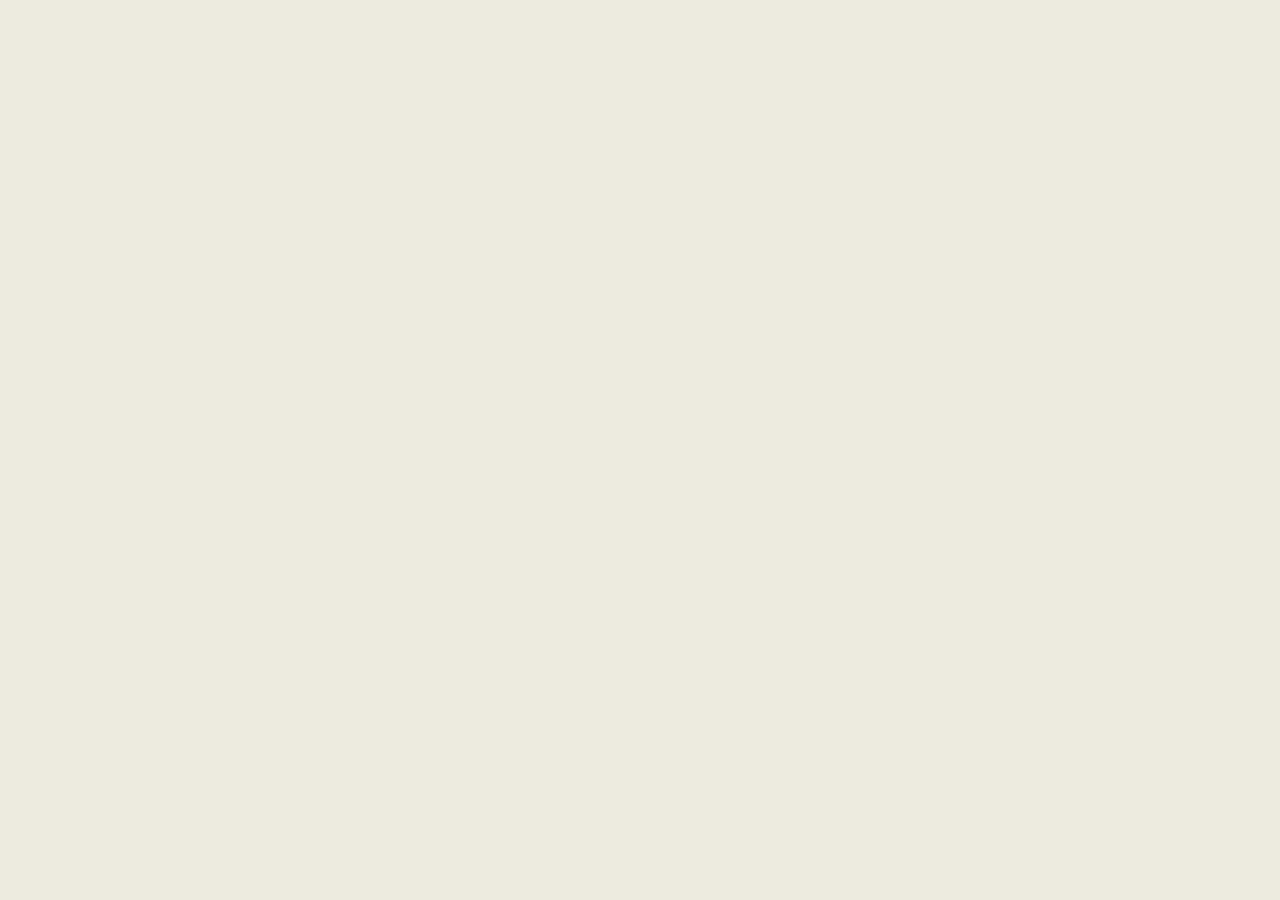
==== index.html @ a00ed6ea "promote diagnostic to homepage, remove phone-frame - Rename Who Owns What - Mobile.html → index.html" ====
<!DOCTYPE html>
<html lang="en">
<head>
<meta charset="UTF-8" />
<meta name="viewport" content="width=device-width, initial-scale=1.0" />
<title>Who owns what. Where it breaks. — Diagnostic</title>
<link rel="preconnect" href="https://fonts.googleapis.com" />
<link rel="preconnect" href="https://fonts.gstatic.com" crossorigin />
<link href="https://fonts.googleapis.com/css2?family=DM+Sans:opsz,wght@9..40,300;9..40,400;9..40,500;9..40,600&family=Playfair+Display:ital,wght@0,500;0,600;0,700;1,500;1,600&display=swap" rel="stylesheet" />
<link rel="stylesheet" href="final.css" />
</head>
<body>
<div id="root"></div>

<script src="https://unpkg.com/react@18.3.1/umd/react.development.js" integrity="sha384-hD6/rw4ppMLGNu3tX5cjIb+uRZ7UkRJ6BPkLpg4hAu/6onKUg4lLsHAs9EBPT82L" crossorigin="anonymous"></script>
<script src="https://unpkg.com/react-dom@18.3.1/umd/react-dom.development.js" integrity="sha384-u6aeetuaXnQ38mYT8rp6sbXaQe3NL9t+IBXmnYxwkUI2Hw4bsp2Wvmx4yRQF1uAm" crossorigin="anonymous"></script>
<script src="https://unpkg.com/@babel/standalone@7.29.0/babel.min.js" integrity="sha384-m08KidiNqLdpJqLq95G/LEi8Qvjl/xUYll3QILypMoQ65QorJ9Lvtp2RXYGBFj1y" crossorigin="anonymous"></script>

<script type="text/babel" src="fcore.jsx"></script>
<script type="text/babel" src="fscreens.jsx"></script>
<script type="text/babel">
const { useState, useEffect, useRef } = React;

const ROLE_SEED = { paid: "book", tracking: "book", web: "site", crm: "prove", seo: "prove", content: "site", reputation: "ring" };

function getSteamsForRole(role) {
  const seams = [];
  for (const [sym, data] of Object.entries(REVEALS)) {
    data.causes.forEach((c, i) => {
      if (c.a.role === role || c.b.role === role) {
        seams.push({ symptom: sym, causeIdx: i });
      }
    });
  }
  return seams;
}

function App() {
  const [screen, setScreen] = useState("landing");
  const [symptom, setSymptom] = useState("book");
  const [cause, setCause] = useState(0);
  const [from, setFrom] = useState("symptom");

  const go = (s) => setScreen(s);

  const cycleRoleSeam = (role) => {
    const seams = getSteamsForRole(role);
    if (!seams.length) {
      setSymptom(ROLE_SEED[role]);
      setCause(0);
      go("reveal");
      return;
    }
    const cur = seams.findIndex(s => s.symptom === symptom && s.causeIdx === cause);
    const next = seams[(cur + 1) % seams.length];
    setSymptom(next.symptom);
    setCause(next.causeIdx);
    go("reveal");
  };

  const enterRoleFromTeam = (role) => {
    const seams = getSteamsForRole(role);
    const first = seams[0] || { symptom: ROLE_SEED[role], causeIdx: 0 };
    setSymptom(first.symptom);
    setCause(first.causeIdx);
    setFrom("team");
    go("reveal");
  };

  const render = () => {
    switch (screen) {
      case "landing":
        return <Landing key="landing" onContinue={() => go("symptom")} />;
      case "symptom":
        return <SymptomScreen key="symptom"
          onReveal={(s) => { setSymptom(s); setCause(0); setFrom("symptom"); go("reveal"); }}
          onTeam={() => go("team")} />;
      case "reveal":
        return <RevealScreen key={`reveal-${symptom}-${cause}`} symptom={symptom} causeIdx={cause}
          onCause={setCause}
          onBack={() => go(from)}
          onExplore={() => go("crosslink")} />;
      case "crosslink":
        return <CrossLink key={`crosslink-${symptom}-${cause}`} symptom={symptom} causeIdx={cause}
          onRole={cycleRoleSeam}
          onSymptom={(s) => { setSymptom(s); setCause(0); go("reveal"); }}
          onBack={() => go("reveal")}
          onClose={() => go("closing")} />;
      case "team":
        return <TeamScreen key="team"
          onSymptomDoor={() => go("symptom")}
          onRole={enterRoleFromTeam} />;
      case "closing":
        return <ClosingScreen key="closing" onBack={() => go("crosslink")} />;
      default: return null;
    }
  };

  return (
    <div className="app-shell">
      <div className="viewport">{render()}</div>
    </div>
  );
}

ReactDOM.createRoot(document.getElementById("root")).render(<App />);
</script>
</body>
</html>
---- final.css ----
/* ============================================================
   Who owns what. Where it breaks. — Mobile diagnostic
   Final prototype styles
   ============================================================ */

:root {
  --cream:   #edebdf;
  --cream-2: #e7e4d6;
  --paper:   #faf8f1;
  --sage:    #929b69;
  --sage-dk: #767e52;
  --sage-tint: #eceedf;
  --yellow:  #f2ec7e;
  --yellow-btn: #f1e96b;
  --black:   #1a1a17;
  --ink-70:  #45443d;
  --ink-50:  #6c6a60;
  --ink-35:  #9b9989;
  --line:    #d8d5c6;
  --line-2:  #cfccba;

  --serif: "Playfair Display", Georgia, serif;
  --sans:  "DM Sans", system-ui, sans-serif;

  --ease: cubic-bezier(.22,.7,.24,1);
  --ease-settle: cubic-bezier(.2,.9,.25,1);
}

* { box-sizing: border-box; margin: 0; padding: 0; }
html, body { height: 100%; }
body {
  font-family: var(--sans);
  background: var(--cream);
  color: var(--black);
  font-weight: 300;
  -webkit-font-smoothing: antialiased;
  overflow: hidden;
}
button { font-family: inherit; cursor: pointer; border: none; background: none; color: inherit; }

/* ---------------- live-page shell ---------------- */
.app-shell {
  position: fixed;
  top: 0; bottom: 0;
  left: 50%;
  transform: translateX(-50%);
  width: 100%;
  max-width: 480px;
  background: var(--cream);
  overflow: hidden;
}

/* status bar */
.statusbar {
  position: relative; z-index: 50;
  display: flex; align-items: center; justify-content: space-between;
  padding: 16px 28px 0;
  font-size: 14px; font-weight: 600; color: var(--black); flex: none;
  letter-spacing: 0.01em;
}
.statusbar .sb { display: flex; align-items: center; gap: 6px; }

/* ---------------- screen router ---------------- */
.viewport { position: absolute; inset: 0; display: flex; flex-direction: column; }
.screen {
  position: absolute; inset: 0; display: flex; flex-direction: column;
  animation: screenIn .55s var(--ease) both;
}
@keyframes screenIn { from { opacity: 0; transform: translateY(10px); } to { opacity: 1; transform: none; } }

.body { flex: 1; min-height: 0; display: flex; flex-direction: column; padding: 0 30px; }
.body.scroll { overflow-y: auto; }

/* topbar (back / dots) */
.topbar { display: flex; align-items: center; justify-content: space-between; padding: 10px 30px 0; flex: none; color: var(--black); }
.iconbtn { width: 34px; height: 34px; display: grid; place-items: center; border-radius: 50%; color: var(--black); transition: background .2s; }
.iconbtn:active { background: rgba(26,26,23,.06); }

.eyebrow { font-size: 11px; letter-spacing: 0.24em; text-transform: uppercase; font-weight: 500; color: var(--sage-dk); }

/* ============================================================
   SCREEN 1 — Landing / gate
   ============================================================ */
.s-land { justify-content: center; padding-bottom: 30px; }
.s-land .inner { display: flex; flex-direction: column; align-items: center; text-align: center; width: 100%; }
.s-land h1, .s-land .sub { width: 100%; }
.logo-mark { width: 74px; height: 74px; margin-bottom: 30px; }
.s-land h1 {
  font-family: var(--serif); font-weight: 700; font-size: 36px; line-height: 1.08;
  letter-spacing: -0.015em;
}
.s-land h1 em { font-style: italic; }
.s-land .sub { margin-top: 16px; font-size: 15px; color: var(--ink-50); line-height: 1.5; max-width: 30ch; }
.fields { width: 100%; margin-top: 38px; display: flex; flex-direction: column; gap: 12px; }
.field {
  display: flex; align-items: center; gap: 12px;
  background: var(--paper); border: 1px solid var(--line);
  border-radius: 12px; padding: 0 16px; height: 54px;
  transition: border-color .25s, box-shadow .25s;
}
.field:focus-within { border-color: var(--sage); box-shadow: 0 0 0 3px rgba(146,155,105,.16); }
.field svg { color: var(--ink-35); flex: none; }
.field input {
  flex: 1; border: none; outline: none; background: transparent;
  font-family: var(--sans); font-size: 15px; font-weight: 400; color: var(--black);
}
.field input::placeholder { color: var(--ink-35); font-weight: 300; }

.btn {
  width: 100%; height: 56px; border-radius: 12px;
  display: flex; align-items: center; justify-content: center; gap: 10px;
  font-family: var(--sans); font-size: 15.5px; font-weight: 500; letter-spacing: 0.01em;
  transition: transform .2s var(--ease), filter .2s, background .2s;
}
.btn:active { transform: scale(.985); }
.btn--sage { background: var(--sage); color: #fff; }
.btn--sage:active { background: var(--sage-dk); }
.btn--yellow { background: var(--yellow-btn); color: var(--black); }
.btn .arrow { transition: transform .3s var(--ease); }
.btn:active .arrow { transform: translateX(3px); }
.btn--ghost { background: transparent; color: var(--black); border: 1px solid var(--line-2); }
.fields .btn { margin-top: 6px; }

/* ============================================================
   SEGMENTED TOGGLE
   ============================================================ */
.seg {
  display: grid; grid-template-columns: 1fr 1fr;
  background: rgba(26,26,23,.055); border-radius: 13px; padding: 4px;
  position: relative; flex: none;
}
.seg__thumb {
  position: absolute; top: 4px; bottom: 4px; left: 4px; width: calc(50% - 4px);
  background: var(--sage); border-radius: 10px;
  box-shadow: 0 3px 10px -3px rgba(118,126,82,.6);
  transition: transform .45s var(--ease-settle);
}
.seg.right .seg__thumb { transform: translateX(100%); }
.seg button {
  position: relative; z-index: 1; padding: 11px 6px; border-radius: 10px;
  font-size: 13.5px; font-weight: 500; color: var(--ink-50);
  transition: color .4s ease; white-space: nowrap;
}
.seg button.on { color: #fff; }

/* ============================================================
   SCREEN 2/3 — Symptom list + selection
   ============================================================ */
.s-symptom .head { margin: 22px 2px 6px; }
.s-symptom .head h2 { font-family: var(--serif); font-weight: 600; font-size: 23px; line-height: 1.1; letter-spacing: -0.01em; margin-top: 9px; }

.symlist { margin-top: 14px; display: flex; flex-direction: column; position: relative; }
.symrow {
  display: flex; align-items: center; gap: 14px;
  padding: 20px 2px; border-top: 1px solid var(--line);
  cursor: pointer; position: relative;
  transition: opacity .55s var(--ease), max-height .55s var(--ease),
              padding .45s var(--ease), transform .55s var(--ease), margin .45s var(--ease);
  max-height: 140px; overflow: hidden;
}
.symrow:last-child { border-bottom: 1px solid var(--line); }
.symrow .txt {
  flex: 1; font-family: var(--serif); font-weight: 500; font-size: 19px;
  line-height: 1.24; letter-spacing: -0.005em; text-wrap: pretty;
  transition: font-size .45s var(--ease);
}
.symrow .chev { color: var(--ink-35); flex: none; transition: opacity .35s; }
.symrow .stagger { opacity: 0; transform: translateY(14px); }

/* staggered entrance */
.s-symptom.in .symrow { animation: rowIn .6s var(--ease) both; }
.s-symptom.in .symrow:nth-child(1) { animation-delay: .05s; }
.s-symptom.in .symrow:nth-child(2) { animation-delay: .13s; }
.s-symptom.in .symrow:nth-child(3) { animation-delay: .21s; }
.s-symptom.in .symrow:nth-child(4) { animation-delay: .29s; }
@keyframes rowIn { from { opacity: 0; transform: translateY(16px); } to { opacity: 1; transform: none; } }

/* committed selection */
.symlist.chosen .symrow:not(.is-sel) {
  opacity: .28; max-height: 64px; padding-top: 13px; padding-bottom: 13px;
  pointer-events: none;
}
.symlist.chosen .symrow:not(.is-sel) .txt { font-size: 15px; }
.symlist.chosen .symrow:not(.is-sel) .chev { opacity: 0; }

.symrow.is-sel {
  order: -1; border: 1px solid var(--line-2) !important;
  background: var(--paper); border-radius: 16px;
  padding: 22px 20px; margin-bottom: 14px;
  box-shadow: 0 2px 4px rgba(26,26,23,.04), 0 22px 44px -24px rgba(26,26,23,.34);
  animation: cardLift .6s var(--ease-settle) both;
  flex-direction: column; align-items: flex-start; gap: 0;
}
@keyframes cardLift { from { transform: translateY(8px) scale(.98); } to { transform: none; } }
.symrow.is-sel .txt { font-size: 25px; font-weight: 600; line-height: 1.16; }
.symrow.is-sel .chev { display: none; }
.symrow.is-sel .selcheck {
  position: absolute; top: 18px; right: 18px;
  width: 26px; height: 26px; border-radius: 50%; background: var(--sage);
  display: grid; place-items: center; color: #fff;
  animation: pop .5s var(--ease-settle) .15s both;
}
@keyframes pop { from { opacity: 0; transform: scale(.4); } to { opacity: 1; transform: scale(1); } }
.symrow .selcheck { display: none; }
.symrow.is-sel .sellabel {
  display: block; font-family: var(--sans); font-size: 10.5px; letter-spacing: 0.2em;
  text-transform: uppercase; color: var(--sage-dk); font-weight: 500; margin-top: 14px;
}
.symrow .sellabel { display: none; }

.sel-cta { margin-top: auto; padding: 16px 0 26px; flex: none; animation: fadeUp .6s var(--ease) .25s both; }
@keyframes fadeUp { from { opacity: 0; transform: translateY(12px); } to { opacity: 1; transform: none; } }

/* ============================================================
   SCREEN 4 — The reveal  (centerpiece)
   ============================================================ */
.s-reveal .body { align-items: center; justify-content: center; text-align: center; padding-bottom: 40px; }
.reveal-kick { position: relative; display: inline-block; padding: 2px 8px; }
.reveal-kick span { position: relative; z-index: 1; font-size: 11px; letter-spacing: 0.26em; text-transform: uppercase; font-weight: 600; color: var(--ink-70); }
.reveal-kick::before {
  content: ""; position: absolute; left: 0; right: 0; top: 12%; bottom: 12%;
  background: var(--yellow); z-index: 0; transform: scaleX(0); transform-origin: left;
  transition: transform .72s cubic-bezier(.6,0,.18,1);
}
.r-named .reveal-kick::before { transform: scaleX(1); }

.diagram { width: 300px; height: 150px; position: relative; margin: 30px 0 4px; }
.diagram svg { position: absolute; inset: 0; width: 100%; height: 100%; overflow: visible; }

.rnode { opacity: 0; transform: scale(.3); transform-box: fill-box; transform-origin: center;
  transition: opacity .55s var(--ease), transform .7s var(--ease-settle); }
.r-on .rnode { opacity: 1; transform: scale(1); }
.rnode.n2 { transition-delay: .08s; }

.rconnL, .rconnR { transform-box: fill-box; transition: transform .6s cubic-bezier(.16,1,.3,1); }
.rconnL { transform: scaleX(0); transform-origin: left center; }
.rconnR { transform: scaleX(0); transform-origin: right center; }
.r-form .rconnL, .r-form .rconnR,
.r-break .rconnL, .r-break .rconnR,
.r-named .rconnL, .r-named .rconnR { transform: scaleX(1); }
.r-break .rconnL, .r-named .rconnL { transform: scaleX(1) translateX(-7px); transition: transform .5s cubic-bezier(.34,1.25,.5,1); }
.r-break .rconnR, .r-named .rconnR { transform: scaleX(1) translateX(7px); transition: transform .5s cubic-bezier(.34,1.25,.5,1); }

.fracture { opacity: 0; transform: scale(.3); transform-box: fill-box; transform-origin: center;
  transition: opacity .35s, transform .5s cubic-bezier(.34,1.5,.5,1); }
.r-break .fracture, .r-named .fracture { opacity: 1; transform: scale(1); }

.rlabel { font-family: var(--sans); font-size: 12.5px; font-weight: 600; letter-spacing: -0.01em; fill: var(--black); }

.reveal-sentence {
  margin-top: 26px; font-family: var(--serif); font-weight: 500; font-size: 21px; line-height: 1.4;
  letter-spacing: -0.01em; color: var(--black); max-width: 19ch; text-wrap: balance;
  opacity: 0; transform: translateY(10px); transition: opacity .6s var(--ease) .1s, transform .6s var(--ease) .1s;
}
.r-named .reveal-sentence { opacity: 1; transform: none; }

.reveal-explore { margin-top: 30px; opacity: 0; transition: opacity .6s ease .35s; flex: none; }
.r-named .reveal-explore { opacity: 1; }
.explore-link { display: inline-flex; align-items: center; gap: 9px; font-size: 13.5px; font-weight: 500; color: var(--sage-dk); }

/* swipe dots for two-cause symptoms */
.causedots { display: flex; align-items: center; gap: 7px; justify-content: center; margin-top: 26px; opacity: 0; transition: opacity .5s ease .4s; }
.r-named .causedots { opacity: 1; }
.causedots .cd { width: 6px; height: 6px; border-radius: 3px; background: rgba(26,26,23,.2); transition: all .3s; }
.causedots .cd.on { width: 18px; background: var(--sage); }
.causedots .cd-txt { font-size: 11px; color: var(--ink-35); margin-left: 8px; }

/* ============================================================
   SCREEN 5 — Cross-link
   ============================================================ */
.s-cross .mini-diagram { display: flex; align-items: center; justify-content: center; gap: 0; margin: 18px 0 8px; flex: none; }
.s-cross .mini-diagram svg { overflow: visible; }
.s-cross .explore-head { text-align: center; margin: 22px 0 16px; }
.xrows { display: flex; flex-direction: column; gap: 12px; }
.xrow-item {
  display: flex; align-items: center; gap: 14px;
  background: var(--paper); border: 1px solid var(--line); border-radius: 14px;
  padding: 16px 18px; cursor: pointer;
  transition: border-color .2s, transform .2s, box-shadow .2s;
  opacity: 0; transform: translateY(12px); animation: fadeUp .55s var(--ease) both;
}
.xrow-item:nth-child(1){animation-delay:.05s}.xrow-item:nth-child(2){animation-delay:.13s}.xrow-item:nth-child(3){animation-delay:.21s}
.xrow-item:active { transform: scale(.99); border-color: var(--line-2); }
.xrow-ic { width: 40px; height: 40px; border-radius: 50%; border: 1.5px solid var(--sage); display: grid; place-items: center; color: var(--sage-dk); flex: none; }
.xrow-ic.warn { border-color: var(--line-2); color: var(--ink-50); }
.xrow-main { flex: 1; }
.xrow-main .xr-name { font-size: 15px; font-weight: 500; letter-spacing: -0.01em; }
.xrow-main .xr-name.serif { font-family: var(--serif); font-style: italic; font-size: 15.5px; }
.xrow-main .xr-sub { font-size: 11.5px; color: var(--ink-35); margin-top: 2px; }
.xrow-item > .chev { color: var(--ink-35); flex: none; }

/* ============================================================
   SCREEN 6 — I have a team (grid)
   ============================================================ */
.s-team .head { margin: 20px 2px 4px; }
.teamgrid { display: grid; grid-template-columns: 1fr 1fr; gap: 12px; margin-top: 18px; padding-bottom: 20px; }
.teamgrid .full { grid-column: 1 / -1; }
.rolecard {
  background: var(--paper); border: 1px solid var(--line); border-radius: 16px;
  padding: 22px 18px; display: flex; flex-direction: column; align-items: center; gap: 12px;
  text-align: center; cursor: pointer;
  transition: border-color .2s, transform .2s, box-shadow .2s;
  opacity: 0; transform: translateY(14px); animation: fadeUp .5s var(--ease) both;
}
.rolecard:active { transform: scale(.98); border-color: var(--sage); box-shadow: 0 14px 30px -18px rgba(26,26,23,.3); }
.rolecard:nth-child(1){animation-delay:.04s}.rolecard:nth-child(2){animation-delay:.09s}
.rolecard:nth-child(3){animation-delay:.14s}.rolecard:nth-child(4){animation-delay:.19s}
.rolecard:nth-child(5){animation-delay:.24s}.rolecard:nth-child(6){animation-delay:.29s}
.rolecard:nth-child(7){animation-delay:.34s}
.rolecard .ic { width: 34px; height: 34px; color: var(--sage-dk); }
.rolecard .nm { font-size: 14.5px; font-weight: 500; letter-spacing: -0.01em; }

/* ============================================================
   SCREEN 7 — Closing
   ============================================================ */
.s-close .body { justify-content: center; align-items: center; text-align: center; }
.close-check { width: 52px; height: 52px; border-radius: 50%; border: 1.5px solid var(--sage); display: grid; place-items: center; color: var(--sage-dk); margin-bottom: 30px; animation: pop .6s var(--ease-settle) both; }
.s-close h1 { font-family: var(--serif); font-weight: 700; font-size: 33px; line-height: 1.12; letter-spacing: -0.015em; width: 100%; }
.s-close .sub { margin-top: 16px; font-size: 14.5px; color: var(--ink-50); line-height: 1.5; max-width: 30ch; width: 100%; }
.s-close .btn { margin-top: 34px; max-width: 280px; }

/* calendar sheet */
.sheet-scrim { position: absolute; inset: 0; background: rgba(26,26,23,.34); opacity: 0; pointer-events: none; transition: opacity .45s var(--ease); z-index: 70; }
.sheet-scrim.show { opacity: 1; pointer-events: auto; }
.sheet {
  position: absolute; left: 0; right: 0; bottom: 0; z-index: 71;
  background: var(--cream); border-radius: 26px 26px 0 0;
  padding: 12px 24px 30px; transform: translateY(102%);
  transition: transform .5s var(--ease-settle);
  box-shadow: 0 -16px 40px -20px rgba(26,26,23,.4);
  max-height: 78%; display: flex; flex-direction: column;
}
.sheet.show { transform: translateY(0); }
.sheet .grip { width: 40px; height: 4px; border-radius: 2px; background: var(--line-2); margin: 0 auto 18px; flex: none; }
.sheet .sheet-head { display: flex; align-items: center; justify-content: space-between; flex: none; }
.sheet .sheet-head h3 { font-family: var(--serif); font-weight: 600; font-size: 22px; white-space: nowrap; }
.cal-top { display: flex; align-items: center; justify-content: space-between; margin: 22px 0 12px; flex: none; }
.cal-top .mo { font-size: 14px; font-weight: 500; }
.cal-top .nav { display: flex; gap: 6px; align-items: center; }
.cal-top .day { font-size: 13px; color: var(--ink-50); }
.calgrid { display: grid; grid-template-columns: repeat(7, 1fr); gap: 4px; flex: none; }
.calgrid .dow { font-size: 10px; color: var(--ink-35); text-align: center; font-weight: 500; letter-spacing: .04em; padding-bottom: 6px; }
.calgrid .d { aspect-ratio: 1; display: grid; place-items: center; font-size: 13px; border-radius: 50%; color: var(--ink-70); cursor: pointer; transition: background .2s; }
.calgrid .d.mut { color: var(--ink-35); opacity: .5; }
.calgrid .d.on { background: var(--sage); color: #fff; font-weight: 500; }
.calgrid .d:active:not(.on) { background: rgba(26,26,23,.06); }
.times { display: flex; gap: 8px; flex-wrap: wrap; margin-top: 18px; flex: none; }
.timechip { border: 1px solid var(--line-2); border-radius: 9px; padding: 9px 16px; font-size: 13px; font-weight: 500; color: var(--ink-70); transition: all .2s; }
.timechip.on { background: var(--sage); color: #fff; border-color: var(--sage); }
.tz { font-size: 11px; color: var(--ink-35); text-align: right; margin-top: 14px; flex: none; }
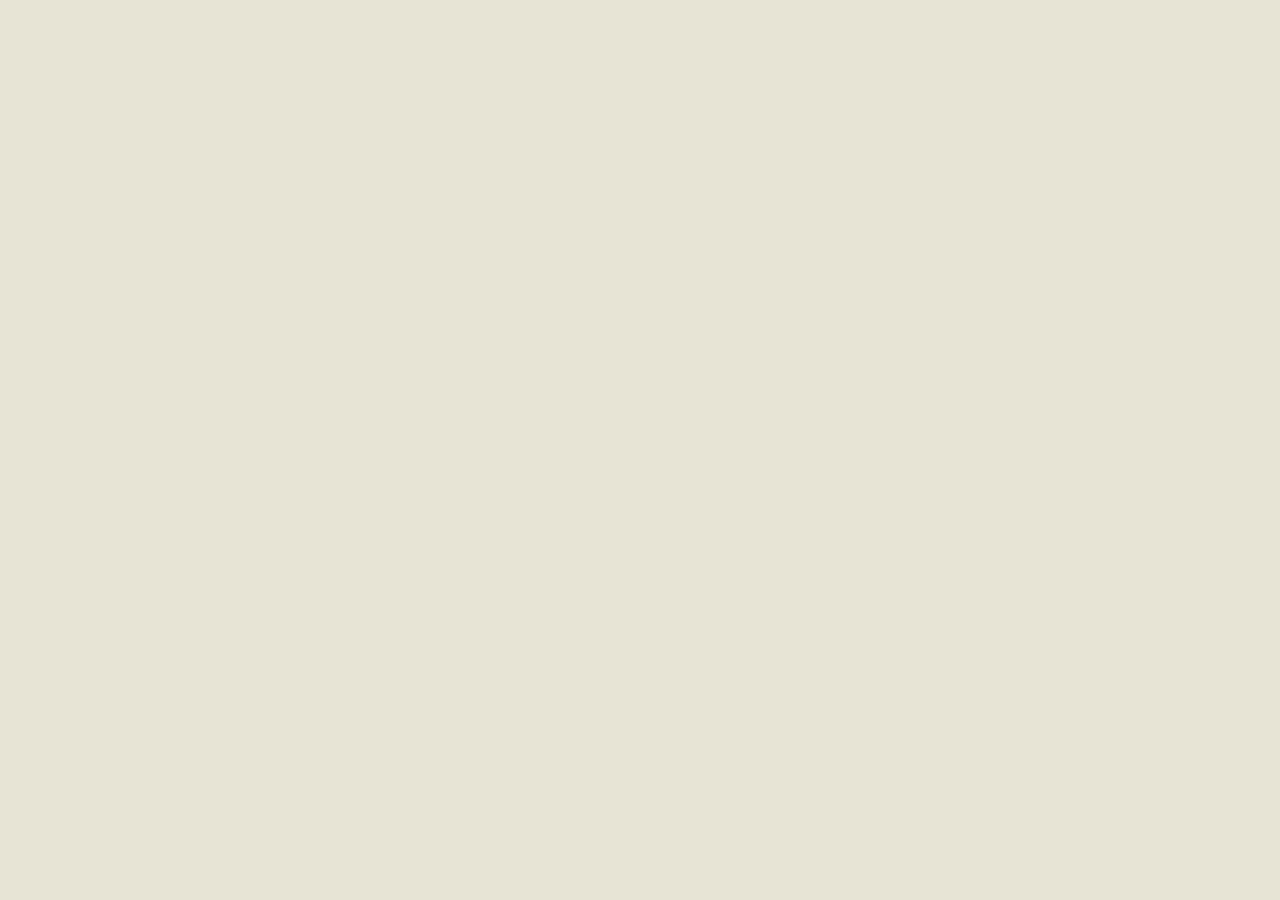
==== commit b7b8174f: "correct seam logic, inline explore, desktop layout, copy fixes Co-Authored-By: Claude Sonnet 4.6 <no" ====
--- a/index.html
+++ b/index.html
@@ -16,82 +16,130 @@
 <script src="https://unpkg.com/react-dom@18.3.1/umd/react-dom.development.js" integrity="sha384-u6aeetuaXnQ38mYT8rp6sbXaQe3NL9t+IBXmnYxwkUI2Hw4bsp2Wvmx4yRQF1uAm" crossorigin="anonymous"></script>
 <script src="https://unpkg.com/@babel/standalone@7.29.0/babel.min.js" integrity="sha384-m08KidiNqLdpJqLq95G/LEi8Qvjl/xUYll3QILypMoQ65QorJ9Lvtp2RXYGBFj1y" crossorigin="anonymous"></script>
 
+<style>
+/* inline explore panel */
+.explore-panel { width: 100%; margin-top: 24px; text-align: left; }
+.ep-row {
+  background: var(--paper); border: 1px solid var(--line); border-radius: 14px;
+  margin-bottom: 10px; overflow: hidden; transition: border-color .2s;
+}
+.ep-row--open { border-color: var(--sage); }
+.ep-row-head { display: flex; align-items: center; gap: 14px; padding: 16px 18px; cursor: pointer; }
+.ep-row-main { flex: 1; display: flex; flex-direction: column; gap: 3px; }
+.ep-row-name { font-size: 15px; font-weight: 500; letter-spacing: -0.01em; color: var(--black); }
+.ep-row-name.serif { font-family: var(--serif); font-style: italic; font-size: 15.5px; }
+.ep-row-scope { font-size: 11.5px; color: var(--ink-35); }
+.ep-row-body { padding: 0 18px 18px; }
+.ep-quote {
+  font-size: 13.5px; color: var(--ink-50); line-height: 1.6;
+  border-left: 2px solid var(--sage); padding-left: 14px; margin-bottom: 12px;
+}
+.ep-rabbit {
+  display: inline-flex; align-items: center; gap: 6px;
+  font-size: 12.5px; font-weight: 500; color: var(--sage-dk);
+}
+.ep-related {
+  display: flex; align-items: flex-start; gap: 14px;
+  background: var(--paper); border: 1px solid var(--line); border-radius: 14px;
+  padding: 16px 18px; cursor: pointer; margin-bottom: 10px;
+  transition: border-color .2s, transform .2s;
+}
+.ep-related:active { transform: scale(.99); border-color: var(--sage); }
+.ep-cta { padding: 14px 0 26px; }
+</style>
 <script type="text/babel" src="fcore.jsx"></script>
 <script type="text/babel" src="fscreens.jsx"></script>
 <script type="text/babel">
 const { useState, useEffect, useRef } = React;
 
-const ROLE_SEED = { paid: "book", tracking: "book", web: "site", crm: "prove", seo: "prove", content: "site", reputation: "ring" };
+// Fallback seed for roles with no seam in REVEALS (seo, reputation)
+const ROLE_SEED = { paid: "ring", tracking: "ring", crm: "book", content: "book", web: "site", seo: "prove", reputation: "ring" };
 
+// Returns symptom keys for every seam that involves a given role.
 function getSteamsForRole(role) {
-  const seams = [];
-  for (const [sym, data] of Object.entries(REVEALS)) {
-    data.causes.forEach((c, i) => {
-      if (c.a.role === role || c.b.role === role) {
-        seams.push({ symptom: sym, causeIdx: i });
-      }
-    });
-  }
-  return seams;
+  return Object.keys(REVEALS).filter(sym => {
+    const s = REVEALS[sym];
+    return s.a.role === role || s.b.role === role;
+  });
 }
+window.getSteamsForRole = getSteamsForRole;
 
 function App() {
   const [screen, setScreen] = useState("landing");
   const [symptom, setSymptom] = useState("book");
-  const [cause, setCause] = useState(0);
-  const [from, setFrom] = useState("symptom");
+  // Where reveal's back button navigates: "symptom" | "team" | "team-result"
+  const [revealBack, setRevealBack] = useState("symptom");
+  // Where closing's back button navigates: "reveal" | "team-result"
+  const [closingBack, setClosingBack] = useState("reveal");
+  // Selected roles from TeamScreen, carried into TeamResultScreen
+  const [selectedRoles, setSelectedRoles] = useState(new Set());
 
   const go = (s) => setScreen(s);
 
-  const cycleRoleSeam = (role) => {
+  // Cycles to the next seam for a role (called from inline panel).
+  // Does not change revealBack — preserves original entry point.
+  const handleRoleFromReveal = (role) => {
     const seams = getSteamsForRole(role);
-    if (!seams.length) {
-      setSymptom(ROLE_SEED[role]);
-      setCause(0);
-      go("reveal");
-      return;
-    }
-    const cur = seams.findIndex(s => s.symptom === symptom && s.causeIdx === cause);
+    if (!seams.length) { setSymptom(ROLE_SEED[role]); go("reveal"); return; }
+    const cur = seams.indexOf(symptom);
     const next = seams[(cur + 1) % seams.length];
-    setSymptom(next.symptom);
-    setCause(next.causeIdx);
-    go("reveal");
+    setSymptom(next); go("reveal");
   };
 
+  // Enters reveal from the team grid (first seam for the role).
   const enterRoleFromTeam = (role) => {
     const seams = getSteamsForRole(role);
-    const first = seams[0] || { symptom: ROLE_SEED[role], causeIdx: 0 };
-    setSymptom(first.symptom);
-    setCause(first.causeIdx);
-    setFrom("team");
-    go("reveal");
+    const first = seams[0] || ROLE_SEED[role];
+    setSymptom(first);
+    setRevealBack("team"); go("reveal");
+  };
+
+  // Enters reveal from a team-result connection gap.
+  const enterSeamFromResult = (sym) => {
+    setSymptom(sym);
+    setRevealBack("team-result"); go("reveal");
+  };
+
+  // Enters reveal from a team-result absence role (first seam, or fallback).
+  const enterAbsenceRole = (role) => {
+    const seams = getSteamsForRole(role);
+    const first = seams[0] || ROLE_SEED[role];
+    setSymptom(first);
+    setRevealBack("team-result"); go("reveal");
   };
 
   const render = () => {
     switch (screen) {
       case "landing":
         return <Landing key="landing" onContinue={() => go("symptom")} />;
+
       case "symptom":
         return <SymptomScreen key="symptom"
-          onReveal={(s) => { setSymptom(s); setCause(0); setFrom("symptom"); go("reveal"); }}
+          onReveal={(s) => { setSymptom(s); setRevealBack("symptom"); go("reveal"); }}
           onTeam={() => go("team")} />;
+
       case "reveal":
-        return <RevealScreen key={`reveal-${symptom}-${cause}`} symptom={symptom} causeIdx={cause}
-          onCause={setCause}
-          onBack={() => go(from)}
-          onExplore={() => go("crosslink")} />;
-      case "crosslink":
-        return <CrossLink key={`crosslink-${symptom}-${cause}`} symptom={symptom} causeIdx={cause}
-          onRole={cycleRoleSeam}
-          onSymptom={(s) => { setSymptom(s); setCause(0); go("reveal"); }}
-          onBack={() => go("reveal")}
-          onClose={() => go("closing")} />;
+        return <RevealScreen key={`reveal-${symptom}`} symptom={symptom}
+          onBack={() => go(revealBack)}
+          onRole={handleRoleFromReveal}
+          onSymptom={(s) => { setSymptom(s); go("reveal"); }}
+          onClose={() => { setClosingBack("reveal"); go("closing"); }} />;
+
       case "team":
         return <TeamScreen key="team"
           onSymptomDoor={() => go("symptom")}
-          onRole={enterRoleFromTeam} />;
+          onProceed={(sel) => { setSelectedRoles(sel); go("team-result"); }} />;
+
+      case "team-result":
+        return <TeamResultScreen key="team-result" selected={selectedRoles}
+          onSeam={enterSeamFromResult}
+          onAbsenceRole={enterAbsenceRole}
+          onBack={() => go("team")}
+          onClose={() => { setClosingBack("team-result"); go("closing"); }} />;
+
       case "closing":
-        return <ClosingScreen key="closing" onBack={() => go("crosslink")} />;
+        return <ClosingScreen key="closing" onBack={() => go(closingBack)} />;
+
       default: return null;
     }
   };
--- a/final.css
+++ b/final.css
@@ -50,16 +50,6 @@
   overflow: hidden;
 }
 
-/* status bar */
-.statusbar {
-  position: relative; z-index: 50;
-  display: flex; align-items: center; justify-content: space-between;
-  padding: 16px 28px 0;
-  font-size: 14px; font-weight: 600; color: var(--black); flex: none;
-  letter-spacing: 0.01em;
-}
-.statusbar .sb { display: flex; align-items: center; gap: 6px; }
-
 /* ---------------- screen router ---------------- */
 .viewport { position: absolute; inset: 0; display: flex; flex-direction: column; }
 .screen {
@@ -72,7 +62,7 @@
 .body.scroll { overflow-y: auto; }
 
 /* topbar (back / dots) */
-.topbar { display: flex; align-items: center; justify-content: space-between; padding: 10px 30px 0; flex: none; color: var(--black); }
+.topbar { display: flex; align-items: center; justify-content: space-between; padding: 14px 30px 0; padding-top: max(14px, env(safe-area-inset-top)); flex: none; color: var(--black); }
 .iconbtn { width: 34px; height: 34px; display: grid; place-items: center; border-radius: 50%; color: var(--black); transition: background .2s; }
 .iconbtn:active { background: rgba(26,26,23,.06); }
 
@@ -85,6 +75,8 @@
 .s-land .inner { display: flex; flex-direction: column; align-items: center; text-align: center; width: 100%; }
 .s-land h1, .s-land .sub { width: 100%; }
 .logo-mark { width: 74px; height: 74px; margin-bottom: 30px; }
+.logo-img { width: 110px; height: auto; margin-bottom: 30px; }
+.logo-fallback { font-family: var(--serif); font-weight: 700; font-size: 24px; color: var(--black); margin-bottom: 30px; display: block; }
 .s-land h1 {
   font-family: var(--serif); font-weight: 700; font-size: 36px; line-height: 1.08;
   letter-spacing: -0.015em;
@@ -273,7 +265,7 @@
 .s-cross .explore-head { text-align: center; margin: 22px 0 16px; }
 .xrows { display: flex; flex-direction: column; gap: 12px; }
 .xrow-item {
-  display: flex; align-items: center; gap: 14px;
+  display: flex; align-items: flex-start; gap: 14px;
   background: var(--paper); border: 1px solid var(--line); border-radius: 14px;
   padding: 16px 18px; cursor: pointer;
   transition: border-color .2s, transform .2s, box-shadow .2s;
@@ -283,10 +275,10 @@
 .xrow-item:active { transform: scale(.99); border-color: var(--line-2); }
 .xrow-ic { width: 40px; height: 40px; border-radius: 50%; border: 1.5px solid var(--sage); display: grid; place-items: center; color: var(--sage-dk); flex: none; }
 .xrow-ic.warn { border-color: var(--line-2); color: var(--ink-50); }
-.xrow-main { flex: 1; }
+.xrow-main { flex: 1; display: flex; flex-direction: column; gap: 3px; }
 .xrow-main .xr-name { font-size: 15px; font-weight: 500; letter-spacing: -0.01em; }
 .xrow-main .xr-name.serif { font-family: var(--serif); font-style: italic; font-size: 15.5px; }
-.xrow-main .xr-sub { font-size: 11.5px; color: var(--ink-35); margin-top: 2px; }
+.xrow-main .xr-sub { font-size: 11.5px; color: var(--ink-35); margin-top: 0; }
 .xrow-item > .chev { color: var(--ink-35); flex: none; }
 
 /* ============================================================
@@ -298,9 +290,17 @@
 .rolecard {
   background: var(--paper); border: 1px solid var(--line); border-radius: 16px;
   padding: 22px 18px; display: flex; flex-direction: column; align-items: center; gap: 12px;
-  text-align: center; cursor: pointer;
-  transition: border-color .2s, transform .2s, box-shadow .2s;
+  text-align: center; cursor: pointer; position: relative;
+  transition: border-color .2s, transform .2s, box-shadow .2s, background .2s;
   opacity: 0; transform: translateY(14px); animation: fadeUp .5s var(--ease) both;
+}
+.rolecard.sel { background: var(--sage-tint); border-color: var(--sage); }
+.rolecard.sel .ic, .rolecard.sel .nm { color: var(--sage-dk); }
+.rc-check {
+  position: absolute; top: 10px; right: 10px;
+  width: 22px; height: 22px; border-radius: 50%; background: var(--sage);
+  display: grid; place-items: center; color: #fff;
+  animation: pop .35s var(--ease-settle) both;
 }
 .rolecard:active { transform: scale(.98); border-color: var(--sage); box-shadow: 0 14px 30px -18px rgba(26,26,23,.3); }
 .rolecard:nth-child(1){animation-delay:.04s}.rolecard:nth-child(2){animation-delay:.09s}
@@ -348,3 +348,37 @@
 .timechip { border: 1px solid var(--line-2); border-radius: 9px; padding: 9px 16px; font-size: 13px; font-weight: 500; color: var(--ink-70); transition: all .2s; }
 .timechip.on { background: var(--sage); color: #fff; border-color: var(--sage); }
 .tz { font-size: 11px; color: var(--ink-35); text-align: right; margin-top: 14px; flex: none; }
+
+/* ============================================================
+   SCREEN 6b — Team result
+   ============================================================ */
+.tr-section { padding-top: 20px; }
+.tr-section--gap { margin-top: 28px; }
+.tr-section-sub { font-size: 13px; color: var(--ink-50); margin-top: 5px; line-height: 1.5; }
+.absence-list { display: flex; flex-direction: column; gap: 12px; margin-top: 14px; padding-bottom: 4px; }
+.absence-card {
+  background: var(--paper); border: 1px solid var(--line); border-left: 3px solid var(--sage-dk);
+  border-radius: 14px; padding: 16px 18px; cursor: pointer;
+  transition: border-color .2s, transform .2s;
+  animation: fadeUp .55s var(--ease) both;
+}
+.absence-card:nth-child(1) { animation-delay: .05s; }
+.absence-card:nth-child(2) { animation-delay: .13s; }
+.absence-card:nth-child(3) { animation-delay: .21s; }
+.absence-card:active { transform: scale(.99); border-color: var(--sage); }
+.absence-head { display: flex; align-items: flex-start; gap: 14px; }
+.absence-head-txt { flex: 1; min-width: 0; }
+.ab-headline { display: block; font-size: 14px; font-weight: 600; letter-spacing: -0.01em; color: var(--black); }
+.ab-lead { display: block; margin-top: 3px; font-family: var(--serif); font-style: italic; font-size: 14px; color: var(--ink-70); line-height: 1.3; }
+.ab-body { margin-top: 12px; font-size: 13px; color: var(--ink-50); line-height: 1.65; }
+
+/* ============================================================
+   DESKTOP — centered panel
+   ============================================================ */
+@media (min-width: 768px) {
+  body { background: var(--cream-2); }
+  .app-shell {
+    max-width: 520px;
+    box-shadow: 0 0 0 1px var(--line), 0 8px 40px -8px rgba(26,26,23,.18);
+  }
+}
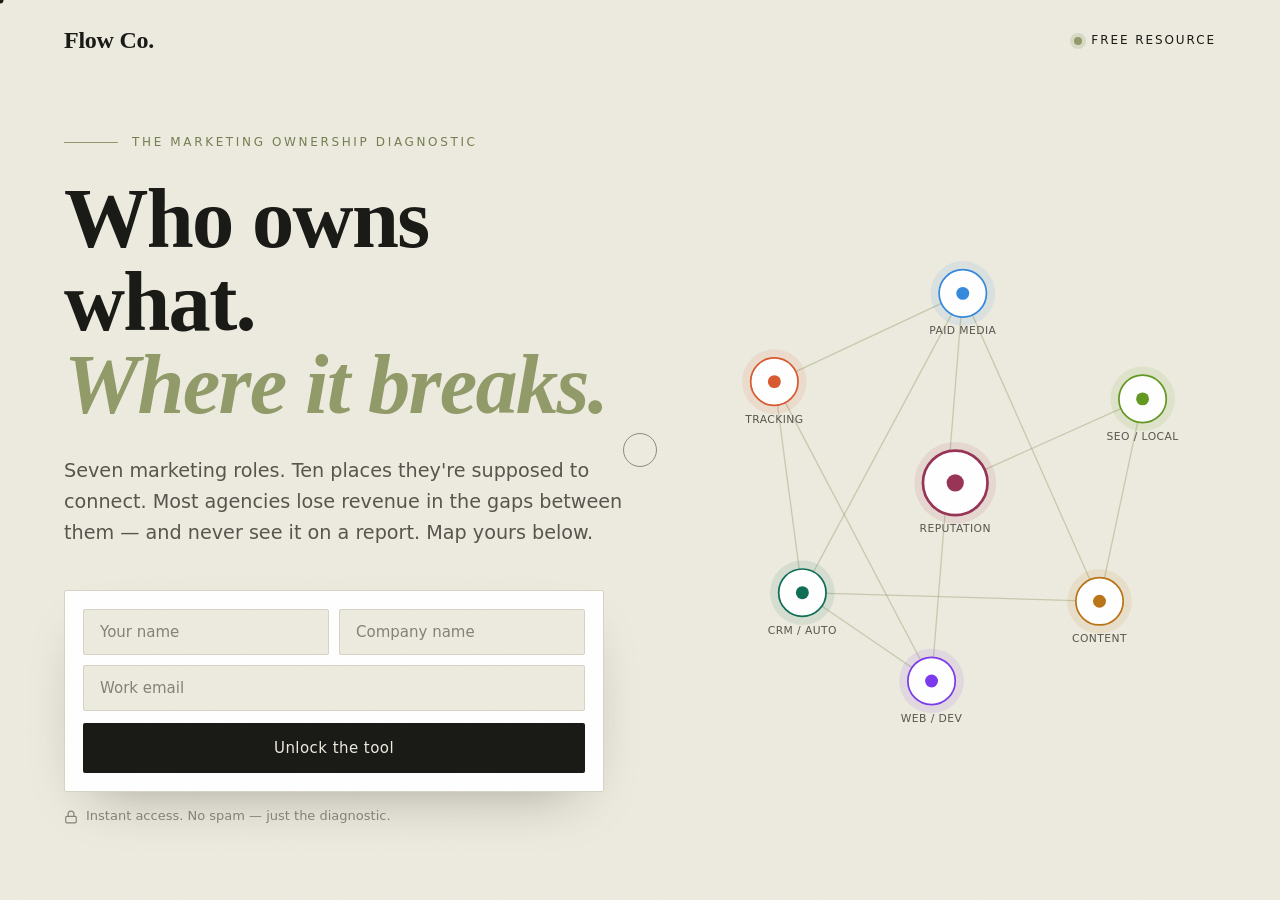
==== commit 4b1696a7: "fix desktop layout + wire Monday sync" ====
--- a/index.html
+++ b/index.html
@@ -3,155 +3,217 @@
 <head>
 <meta charset="UTF-8" />
 <meta name="viewport" content="width=device-width, initial-scale=1.0" />
-<title>Who owns what. Where it breaks. — Diagnostic</title>
+<title>Who owns what. Where it breaks. — Flow Co.</title>
 <link rel="preconnect" href="https://fonts.googleapis.com" />
 <link rel="preconnect" href="https://fonts.gstatic.com" crossorigin />
-<link href="https://fonts.googleapis.com/css2?family=DM+Sans:opsz,wght@9..40,300;9..40,400;9..40,500;9..40,600&family=Playfair+Display:ital,wght@0,500;0,600;0,700;1,500;1,600&display=swap" rel="stylesheet" />
-<link rel="stylesheet" href="final.css" />
+<link href="https://fonts.googleapis.com/css2?family=DM+Sans:opsz,wght@9..40,300;9..40,400;9..40,500;9..40,600&family=Playfair+Display:ital,wght@0,500;0,700;0,800;1,800&display=swap" rel="stylesheet" />
+<link rel="stylesheet" href="styles.css" />
+<style>
+  /* ── 3-field gate ── */
+  .gate__form {
+    flex-direction: column;
+    gap: 10px;
+    padding: 18px;
+    background: #fff;
+    border: 1px solid var(--line);
+    border-radius: 2px;
+    box-shadow: 0 24px 60px -30px rgba(26,26,23,0.4);
+  }
+  .gate__fields { display: flex; flex-direction: column; gap: 10px; }
+  .gate__input-row {
+    display: grid;
+    grid-template-columns: 1fr 1fr;
+    gap: 10px;
+  }
+  .gate__form input {
+    width: 100%;
+    border: 1px solid var(--line);
+    border-radius: 2px;
+    outline: none;
+    background: var(--cream);
+    font-family: var(--sans);
+    font-size: 15px;
+    font-weight: 300;
+    color: var(--black);
+    padding: 13px 16px;
+    transition: border-color .2s ease;
+  }
+  .gate__form input:focus { border-color: var(--sage); background: #fff; }
+  .gate__form input::placeholder { color: var(--ink-40); }
+  .gate__form .btn { width: 100%; padding: 16px; font-size: 15px; margin-top: 2px; border-radius: 2px; letter-spacing: 0.03em; }
+
+  /* ── Calendly section ── */
+  .calendly-section {
+    background: var(--cream);
+    padding-block: clamp(80px, 10vw, 140px);
+  }
+  .calendly-section .wrap { max-width: 900px; }
+  .calendly-head { text-align: center; margin-bottom: 52px; }
+  .calendly-head .eyebrow { display: block; margin-bottom: 18px; }
+  .calendly-head h2 {
+    font-family: var(--serif);
+    font-weight: 800;
+    font-size: clamp(34px, 4.8vw, 68px);
+    line-height: 1.0;
+    letter-spacing: -0.02em;
+  }
+  .calendly-head h2 em { color: var(--sage); font-style: italic; }
+  .calendly-head p {
+    margin-top: 20px;
+    font-size: clamp(16px, 1.4vw, 19px);
+    color: var(--ink-60);
+    max-width: 52ch;
+    margin-inline: auto;
+    line-height: 1.6;
+  }
+  .calendly-embed {
+    border: 1px solid var(--line);
+    border-radius: 4px;
+    overflow: hidden;
+    box-shadow: 0 32px 80px -40px rgba(26,26,23,0.25);
+  }
+
+  @media (max-width: 620px) {
+    .gate__input-row { grid-template-columns: 1fr; }
+  }
+</style>
 </head>
 <body>
-<div id="root"></div>
-
-<script src="https://unpkg.com/react@18.3.1/umd/react.development.js" integrity="sha384-hD6/rw4ppMLGNu3tX5cjIb+uRZ7UkRJ6BPkLpg4hAu/6onKUg4lLsHAs9EBPT82L" crossorigin="anonymous"></script>
-<script src="https://unpkg.com/react-dom@18.3.1/umd/react-dom.development.js" integrity="sha384-u6aeetuaXnQ38mYT8rp6sbXaQe3NL9t+IBXmnYxwkUI2Hw4bsp2Wvmx4yRQF1uAm" crossorigin="anonymous"></script>
-<script src="https://unpkg.com/@babel/standalone@7.29.0/babel.min.js" integrity="sha384-m08KidiNqLdpJqLq95G/LEi8Qvjl/xUYll3QILypMoQ65QorJ9Lvtp2RXYGBFj1y" crossorigin="anonymous"></script>
-
-<style>
-/* inline explore panel */
-.explore-panel { width: 100%; margin-top: 24px; text-align: left; }
-.ep-row {
-  background: var(--paper); border: 1px solid var(--line); border-radius: 14px;
-  margin-bottom: 10px; overflow: hidden; transition: border-color .2s;
-}
-.ep-row--open { border-color: var(--sage); }
-.ep-row-head { display: flex; align-items: center; gap: 14px; padding: 16px 18px; cursor: pointer; }
-.ep-row-main { flex: 1; display: flex; flex-direction: column; gap: 3px; }
-.ep-row-name { font-size: 15px; font-weight: 500; letter-spacing: -0.01em; color: var(--black); }
-.ep-row-name.serif { font-family: var(--serif); font-style: italic; font-size: 15.5px; }
-.ep-row-scope { font-size: 11.5px; color: var(--ink-35); }
-.ep-row-body { padding: 0 18px 18px; }
-.ep-quote {
-  font-size: 13.5px; color: var(--ink-50); line-height: 1.6;
-  border-left: 2px solid var(--sage); padding-left: 14px; margin-bottom: 12px;
-}
-.ep-rabbit {
-  display: inline-flex; align-items: center; gap: 6px;
-  font-size: 12.5px; font-weight: 500; color: var(--sage-dk);
-}
-.ep-related {
-  display: flex; align-items: flex-start; gap: 14px;
-  background: var(--paper); border: 1px solid var(--line); border-radius: 14px;
-  padding: 16px 18px; cursor: pointer; margin-bottom: 10px;
-  transition: border-color .2s, transform .2s;
-}
-.ep-related:active { transform: scale(.99); border-color: var(--sage); }
-.ep-cta { padding: 14px 0 26px; }
-</style>
-<script type="text/babel" src="fcore.jsx"></script>
-<script type="text/babel" src="fscreens.jsx"></script>
-<script type="text/babel">
-const { useState, useEffect, useRef } = React;
-
-// Fallback seed for roles with no seam in REVEALS (seo, reputation)
-const ROLE_SEED = { paid: "ring", tracking: "ring", crm: "book", content: "book", web: "site", seo: "prove", reputation: "ring" };
-
-// Returns symptom keys for every seam that involves a given role.
-function getSteamsForRole(role) {
-  return Object.keys(REVEALS).filter(sym => {
-    const s = REVEALS[sym];
-    return s.a.role === role || s.b.role === role;
-  });
-}
-window.getSteamsForRole = getSteamsForRole;
-
-function App() {
-  const [screen, setScreen] = useState("landing");
-  const [symptom, setSymptom] = useState("book");
-  // Where reveal's back button navigates: "symptom" | "team" | "team-result"
-  const [revealBack, setRevealBack] = useState("symptom");
-  // Where closing's back button navigates: "reveal" | "team-result"
-  const [closingBack, setClosingBack] = useState("reveal");
-  // Selected roles from TeamScreen, carried into TeamResultScreen
-  const [selectedRoles, setSelectedRoles] = useState(new Set());
-
-  const go = (s) => setScreen(s);
-
-  // Cycles to the next seam for a role (called from inline panel).
-  // Does not change revealBack — preserves original entry point.
-  const handleRoleFromReveal = (role) => {
-    const seams = getSteamsForRole(role);
-    if (!seams.length) { setSymptom(ROLE_SEED[role]); go("reveal"); return; }
-    const cur = seams.indexOf(symptom);
-    const next = seams[(cur + 1) % seams.length];
-    setSymptom(next); go("reveal");
-  };
-
-  // Enters reveal from the team grid (first seam for the role).
-  const enterRoleFromTeam = (role) => {
-    const seams = getSteamsForRole(role);
-    const first = seams[0] || ROLE_SEED[role];
-    setSymptom(first);
-    setRevealBack("team"); go("reveal");
-  };
-
-  // Enters reveal from a team-result connection gap.
-  const enterSeamFromResult = (sym) => {
-    setSymptom(sym);
-    setRevealBack("team-result"); go("reveal");
-  };
-
-  // Enters reveal from a team-result absence role (first seam, or fallback).
-  const enterAbsenceRole = (role) => {
-    const seams = getSteamsForRole(role);
-    const first = seams[0] || ROLE_SEED[role];
-    setSymptom(first);
-    setRevealBack("team-result"); go("reveal");
-  };
-
-  const render = () => {
-    switch (screen) {
-      case "landing":
-        return <Landing key="landing" onContinue={() => go("symptom")} />;
-
-      case "symptom":
-        return <SymptomScreen key="symptom"
-          onReveal={(s) => { setSymptom(s); setRevealBack("symptom"); go("reveal"); }}
-          onTeam={() => go("team")} />;
-
-      case "reveal":
-        return <RevealScreen key={`reveal-${symptom}`} symptom={symptom}
-          onBack={() => go(revealBack)}
-          onRole={handleRoleFromReveal}
-          onSymptom={(s) => { setSymptom(s); go("reveal"); }}
-          onClose={() => { setClosingBack("reveal"); go("closing"); }} />;
-
-      case "team":
-        return <TeamScreen key="team"
-          onSymptomDoor={() => go("symptom")}
-          onProceed={(sel) => { setSelectedRoles(sel); go("team-result"); }} />;
-
-      case "team-result":
-        return <TeamResultScreen key="team-result" selected={selectedRoles}
-          onSeam={enterSeamFromResult}
-          onAbsenceRole={enterAbsenceRole}
-          onBack={() => go("team")}
-          onClose={() => { setClosingBack("team-result"); go("closing"); }} />;
-
-      case "closing":
-        return <ClosingScreen key="closing" onBack={() => go(closingBack)} />;
-
-      default: return null;
-    }
-  };
-
-  return (
-    <div className="app-shell">
-      <div className="viewport">{render()}</div>
-    </div>
-  );
-}
-
-ReactDOM.createRoot(document.getElementById("root")).render(<App />);
-</script>
+
+<div class="noise"></div>
+<div class="cursor-dot"></div>
+<div class="cursor-ring"></div>
+
+<!-- ============ NAV ============ -->
+<nav class="nav" id="nav">
+  <a href="https://flowco.ai" class="nav__brand">
+    <img class="nav__logo" src="https://flowco.ai/wp-content/uploads/2025/05/Flow-Co.-Logo-2.png" alt="Flow Co."
+         onerror="this.style.display='none';this.insertAdjacentHTML('afterend','<span class=&quot;nav__logo-text&quot;>Flow Co.</span>')" />
+  </a>
+  <span class="nav__tag">Free Resource</span>
+</nav>
+
+<!-- ============ HERO ============ -->
+<header class="hero">
+  <div class="wrap hero__grid">
+    <div class="hero__copy">
+      <div class="hero__eyebrow reveal">
+        <span class="rule"></span>
+        <span class="eyebrow">The Marketing Ownership Diagnostic</span>
+      </div>
+      <h1 class="reveal d1">Who owns what.<br /><span class="break">Where it breaks.</span></h1>
+      <p class="hero__sub reveal d2">Seven marketing roles. Ten places they're supposed to connect. Most agencies lose revenue in the gaps between them — and never see it on a report. Map yours below.</p>
+
+      <div class="gate reveal d3" id="gate">
+        <form class="gate__form" id="gateForm" novalidate>
+          <div class="gate__fields">
+            <div class="gate__input-row">
+              <input type="text" id="gateName" placeholder="Your name" aria-label="Your name" autocomplete="given-name" required />
+              <input type="text" id="gateCompany" placeholder="Company name" aria-label="Company name" autocomplete="organization" required />
+            </div>
+            <input type="email" id="gateInput" placeholder="Work email" aria-label="Work email" autocomplete="email" required />
+          </div>
+          <button type="submit" class="btn" id="gateSubmit">Unlock the tool</button>
+        </form>
+        <p class="gate__note" id="gateNote">
+          <svg width="14" height="14" viewBox="0 0 24 24" fill="none" stroke="currentColor" stroke-width="2"><rect x="3" y="11" width="18" height="11" rx="2"/><path d="M7 11V7a5 5 0 0 1 10 0v4"/></svg>
+          <span>Instant access. No spam — just the diagnostic.</span>
+        </p>
+        <div class="gate__success" id="gateSuccess">
+          <svg width="20" height="20" viewBox="0 0 24 24" fill="none" stroke="currentColor" stroke-width="2.2"><path d="M20 6 9 17l-5-5"/></svg>
+          <span>Unlocked. Your map is below.</span>
+        </div>
+      </div>
+    </div>
+
+    <div class="hero__viz reveal d2">
+      <svg id="heroViz" viewBox="0 0 480 480" aria-hidden="true"></svg>
+    </div>
+  </div>
+</header>
+
+<!-- ============ GATED CONTENT ============ -->
+<div class="gated" id="gated">
+
+  <!-- STATS -->
+  <section class="stats" id="stats">
+    <div class="wrap stats__grid">
+      <div class="stat reveal">
+        <div class="stat__num"><span data-count="7">0</span></div>
+        <div class="stat__label">roles mapped across the funnel</div>
+      </div>
+      <div class="stat reveal d1">
+        <div class="stat__num"><span data-count="10">0</span></div>
+        <div class="stat__label">critical overlap points between teams</div>
+      </div>
+      <div class="stat reveal d2">
+        <div class="stat__num">1</div>
+        <div class="stat__label">gap is all it takes to kill attribution</div>
+      </div>
+    </div>
+  </section>
+
+  <!-- OVERLAP MAP -->
+  <section class="map">
+    <div class="wrap">
+      <div class="map__head reveal">
+        <span class="eyebrow">The Overlap Map</span>
+        <h2>The work doesn't fail inside a role.<br />It fails in the <span class="hl">space between two</span>.</h2>
+        <p class="map__sub">Each role below owns its lane. But ten responsibilities live in the seams — shared ground that belongs to two teams at once. When nobody owns the seam, revenue leaks. Click a role to isolate every overlap that touches it.</p>
+      </div>
+
+      <div class="roles reveal d1" id="roles"></div>
+      <p class="roles__hint reveal d1">
+        <svg width="15" height="15" viewBox="0 0 24 24" fill="none" stroke="currentColor" stroke-width="2"><path d="m9 18 6-6-6-6"/></svg>
+        Tap any role to filter the map
+      </p>
+
+      <div class="filterbar reveal d2">
+        <span class="filter-tag" id="filterTag">
+          <span class="filter-tag__swatch"></span>
+          Filtering: <b class="filter-tag__name"></b>
+          <button class="filter-tag__clear" aria-label="Clear filter">&times;</button>
+        </span>
+        <span class="filter-count" id="filterCount" style="display:none"></span>
+      </div>
+
+      <div class="table reveal d2">
+        <div class="table__headrow">
+          <span>Roles</span>
+          <span>Must share ownership of</span>
+          <span>The gap when it's missing</span>
+        </div>
+        <div id="table"></div>
+      </div>
+    </div>
+  </section>
+
+  <!-- CALENDLY -->
+  <section class="calendly-section">
+    <div class="wrap">
+      <div class="calendly-head reveal">
+        <span class="eyebrow">Next step</span>
+        <h2>Your team has the roles.<br /><em>We close the gaps.</em></h2>
+        <p>The revenue isn't lost to missing talent — it's lost in the handoffs no one owns. Book a call and we'll walk through exactly where yours are leaking.</p>
+      </div>
+      <div class="calendly-embed reveal d1">
+        <div class="calendly-inline-widget" data-url="https://calendly.com/flowcompany/growth-map" style="min-width:320px;height:700px;"></div>
+        <script type="text/javascript" src="https://assets.calendly.com/assets/external/widget.js" async></script>
+      </div>
+    </div>
+  </section>
+
+  <!-- FOOTER -->
+  <footer class="footer">
+    <div class="wrap footer__inner">
+      <img class="footer__logo" src="https://flowco.ai/wp-content/uploads/2025/05/Flow-Co.-Logo-2.png" alt="Flow Co."
+           onerror="this.style.display='none';this.insertAdjacentHTML('afterend','<span class=&quot;footer__logo-text&quot;>Flow Co.</span>')" />
+      <span class="footer__copy">&copy; 2026 Flow Co. — Marketing, integrated. All rights reserved.</span>
+    </div>
+  </footer>
+
+</div>
+
+<script src="script.js"></script>
 </body>
 </html>
--- a/styles.css
+++ b/styles.css
@@ -0,0 +1,455 @@
+/* ============================================================
+   Flow Co. — "Who owns what. Where it breaks."
+   Lead magnet / diagnostic tool
+   ============================================================ */
+
+:root {
+  --cream:   #edebdf;
+  --cream-2: #e4e1d2;
+  --sage:    #929b69;
+  --sage-dk: #767e52;
+  --yellow:  #f2ed84;
+  --black:   #1a1a17;
+  --ink-60:  #57564e;
+  --ink-40:  #84827a;
+  --line:    #d7d4c5;
+  --danger:  #9e2b1e;
+  --danger-bg: #f3e3df;
+
+  /* role colors */
+  --r-paid:   #378ADD;
+  --r-seo:    #639922;
+  --r-content:#BA7517;
+  --r-web:    #7c3aed;
+  --r-crm:    #0F6E56;
+  --r-track:  #D85A30;
+  --r-rep:    #993556;
+
+  --serif: "Playfair Display", Georgia, serif;
+  --sans:  "DM Sans", system-ui, sans-serif;
+
+  --pad: clamp(20px, 5vw, 96px);
+  --maxw: 1280px;
+}
+
+* { box-sizing: border-box; margin: 0; padding: 0; }
+
+html { scroll-behavior: smooth; }
+
+body {
+  font-family: var(--sans);
+  background: var(--cream);
+  color: var(--black);
+  font-weight: 300;
+  line-height: 1.55;
+  -webkit-font-smoothing: antialiased;
+  overflow-x: hidden;
+  cursor: none;
+}
+
+/* hide custom cursor affordance on touch */
+@media (hover: none) { body { cursor: auto; } .cursor-dot, .cursor-ring { display: none; } }
+
+img { max-width: 100%; display: block; }
+a { color: inherit; text-decoration: none; }
+button { font-family: inherit; cursor: none; }
+
+/* ---------- Noise overlay ---------- */
+.noise {
+  position: fixed;
+  inset: 0;
+  z-index: 9000;
+  pointer-events: none;
+  opacity: 0.035;
+  background-image: url("data:image/svg+xml,%3Csvg xmlns='http://www.w3.org/2000/svg' width='160' height='160'%3E%3Cfilter id='n'%3E%3CfeTurbulence type='fractalNoise' baseFrequency='0.85' numOctaves='3' stitchTiles='stitch'/%3E%3C/filter%3E%3Crect width='100%25' height='100%25' filter='url(%23n)'/%3E%3C/svg%3E");
+  mix-blend-mode: multiply;
+}
+
+/* ---------- Custom cursor ---------- */
+.cursor-dot, .cursor-ring {
+  position: fixed;
+  top: 0; left: 0;
+  border-radius: 50%;
+  pointer-events: none;
+  z-index: 10000;
+  transform: translate(-50%, -50%);
+}
+.cursor-dot {
+  width: 7px; height: 7px;
+  background: var(--black);
+}
+.cursor-ring {
+  width: 34px; height: 34px;
+  border: 1.5px solid rgba(26,26,23,0.45);
+  transition: width .25s ease, height .25s ease, border-color .25s ease, background .25s ease;
+}
+.cursor-ring.hot {
+  width: 54px; height: 54px;
+  border-color: var(--sage);
+  background: rgba(146,155,105,0.12);
+}
+
+/* ---------- Layout helpers ---------- */
+.wrap { max-width: var(--maxw); margin-inline: auto; padding-inline: var(--pad); }
+.eyebrow {
+  font-size: 12px;
+  letter-spacing: 0.22em;
+  text-transform: uppercase;
+  font-weight: 500;
+  color: var(--sage-dk);
+}
+
+/* ---------- Reveal animation ---------- */
+.reveal { opacity: 0; transform: translateY(28px); transition: opacity .9s cubic-bezier(.2,.7,.2,1), transform .9s cubic-bezier(.2,.7,.2,1); }
+.reveal.in { opacity: 1; transform: none; }
+.reveal.d1 { transition-delay: .08s; }
+.reveal.d2 { transition-delay: .16s; }
+.reveal.d3 { transition-delay: .24s; }
+.reveal.d4 { transition-delay: .32s; }
+.reveal.d5 { transition-delay: .40s; }
+
+/* ============================================================
+   NAV
+   ============================================================ */
+.nav {
+  position: fixed;
+  top: 0; left: 0; right: 0;
+  z-index: 800;
+  display: flex;
+  align-items: center;
+  justify-content: space-between;
+  padding: 22px var(--pad);
+  transition: background .4s ease, backdrop-filter .4s ease, padding .4s ease, border-color .4s ease;
+  border-bottom: 1px solid transparent;
+}
+.nav.scrolled {
+  background: rgba(237,235,223,0.72);
+  backdrop-filter: blur(14px) saturate(1.2);
+  -webkit-backdrop-filter: blur(14px) saturate(1.2);
+  border-bottom-color: var(--line);
+  padding-top: 16px; padding-bottom: 16px;
+}
+.nav__logo { height: 30px; }
+.nav__logo-text { font-family: var(--serif); font-weight: 800; font-size: 24px; letter-spacing: -0.01em; }
+.nav__tag {
+  display: inline-flex; align-items: center; gap: 9px;
+  font-size: 12px; letter-spacing: 0.16em; text-transform: uppercase;
+  font-weight: 500; color: var(--black);
+}
+.nav__tag::before {
+  content: ""; width: 8px; height: 8px; border-radius: 50%;
+  background: var(--sage);
+  box-shadow: 0 0 0 4px rgba(146,155,105,0.22);
+}
+
+/* ============================================================
+   HERO
+   ============================================================ */
+.hero {
+  position: relative;
+  min-height: 100svh;
+  display: flex;
+  align-items: center;
+  padding-top: 120px;
+  padding-bottom: 60px;
+  overflow: hidden;
+}
+.hero__grid {
+  display: grid;
+  grid-template-columns: 1.05fr 0.95fr;
+  gap: clamp(24px, 5vw, 80px);
+  align-items: center;
+  width: 100%;
+}
+.hero__eyebrow { margin-bottom: 26px; display: flex; align-items: center; gap: 14px; }
+.hero__eyebrow .rule { height: 1px; width: 54px; background: var(--sage); }
+
+.hero h1 {
+  font-family: var(--serif);
+  font-weight: 800;
+  font-size: clamp(46px, 6.6vw, 104px);
+  line-height: 0.98;
+  letter-spacing: -0.02em;
+}
+.hero h1 .break {
+  font-style: italic;
+  font-weight: 800;
+  color: var(--sage);
+  display: inline-block;
+}
+.hero__sub {
+  margin-top: 30px;
+  font-size: clamp(17px, 1.5vw, 20px);
+  color: var(--ink-60);
+  max-width: 46ch;
+  line-height: 1.6;
+}
+
+/* email capture */
+.gate { margin-top: 42px; max-width: 540px; }
+.gate__form {
+  display: flex;
+  gap: 10px;
+  background: #fff;
+  border: 1px solid var(--line);
+  border-radius: 2px;
+  padding: 8px;
+  box-shadow: 0 24px 60px -30px rgba(26,26,23,0.4);
+}
+.gate__form input {
+  flex: 1;
+  border: none;
+  outline: none;
+  background: transparent;
+  font-family: var(--sans);
+  font-size: 16px;
+  font-weight: 300;
+  color: var(--black);
+  padding: 12px 14px;
+  cursor: none;
+}
+.gate__form input::placeholder { color: var(--ink-40); }
+.btn {
+  border: none;
+  background: var(--black);
+  color: var(--cream);
+  font-family: var(--sans);
+  font-weight: 500;
+  font-size: 15px;
+  letter-spacing: 0.01em;
+  padding: 0 26px;
+  border-radius: 2px;
+  white-space: nowrap;
+  transition: background .3s ease, transform .3s ease, color .3s ease;
+}
+.btn:hover { background: var(--sage); }
+.btn:active { transform: translateY(1px); }
+.btn--lg { padding: 18px 38px; font-size: 16px; }
+.btn--sage { background: var(--sage); }
+.btn--sage:hover { background: var(--sage-dk); }
+
+.gate__note {
+  margin-top: 14px;
+  font-size: 13px;
+  color: var(--ink-40);
+  display: flex; align-items: center; gap: 8px;
+}
+.gate__note svg { flex: none; }
+.gate__error { color: var(--danger); }
+
+.gate.unlocked .gate__form,
+.gate.unlocked .gate__note { animation: gateOut .5s forwards; }
+@keyframes gateOut {
+  to { opacity: 0; transform: translateY(-10px); pointer-events: none; }
+}
+.gate__success {
+  display: none;
+  align-items: center;
+  gap: 12px;
+  font-size: 16px;
+  color: var(--sage-dk);
+  font-weight: 500;
+}
+.gate__success.show { display: flex; animation: fadeUp .6s .3s both; }
+@keyframes fadeUp { from { opacity: 0; transform: translateY(12px); } to { opacity: 1; transform: none; } }
+
+/* hero node network */
+.hero__viz { position: relative; width: 100%; aspect-ratio: 1 / 1; max-width: 560px; margin-inline: auto; }
+.hero__viz svg { width: 100%; height: 100%; overflow: visible; }
+.node-line { stroke: var(--sage); stroke-width: 1.2; opacity: 0; animation: lineIn 1.2s ease forwards; }
+@keyframes lineIn { to { opacity: 0.4; } }
+.node { transform-box: fill-box; transform-origin: center; opacity: 0; animation: nodePop .7s cubic-bezier(.2,.8,.2,1) forwards; }
+@keyframes nodePop { from { opacity: 0; transform: scale(0); } to { opacity: 1; transform: scale(1); } }
+.node-core { animation: float 6s ease-in-out infinite; }
+@keyframes float { 0%,100% { transform: translateY(0); } 50% { transform: translateY(-7px); } }
+.node-label { font-family: var(--sans); font-size: 10px; font-weight: 500; letter-spacing: 0.04em; fill: var(--ink-60); text-transform: uppercase; }
+
+/* ============================================================
+   STATS STRIP
+   ============================================================ */
+.gated { max-height: 0; opacity: 0; overflow: hidden; transition: max-height 1.1s cubic-bezier(.2,.7,.2,1), opacity .8s ease; }
+.gated.open { max-height: 8000px; opacity: 1; }
+
+.stats {
+  background: var(--black);
+  color: var(--cream);
+  padding-block: clamp(56px, 8vw, 110px);
+}
+.stats__grid {
+  display: grid;
+  grid-template-columns: repeat(3, 1fr);
+  gap: clamp(24px, 4vw, 60px);
+}
+.stat { text-align: left; position: relative; padding-left: 26px; }
+.stat::before { content: ""; position: absolute; left: 0; top: 6px; bottom: 6px; width: 2px; background: var(--sage); }
+.stat__num { font-family: var(--serif); font-weight: 800; font-size: clamp(56px, 7vw, 104px); line-height: 0.9; letter-spacing: -0.02em; }
+.stat:nth-child(2) .stat__num { color: var(--yellow); }
+.stat:nth-child(2)::before { background: var(--yellow); }
+.stat__label { margin-top: 16px; font-size: 16px; color: rgba(237,235,223,0.7); max-width: 22ch; }
+
+/* ============================================================
+   OVERLAP MAP
+   ============================================================ */
+.map { padding-block: clamp(64px, 9vw, 130px); }
+.map__head { max-width: 760px; margin-bottom: 48px; }
+.map__head h2 { font-family: var(--serif); font-weight: 800; font-size: clamp(34px, 4.4vw, 60px); line-height: 1.02; letter-spacing: -0.02em; margin-top: 18px; }
+
+/* highlighter sweep */
+.hl { position: relative; display: inline; white-space: nowrap; }
+.hl::before {
+  content: ""; position: absolute; left: -4px; right: -4px; top: 12%; bottom: 6%;
+  background: var(--yellow); z-index: -1; transform: scaleX(0); transform-origin: left;
+  transition: transform .8s cubic-bezier(.6,0,.2,1);
+}
+.hl.in::before { transform: scaleX(1); }
+
+.map__sub { margin-top: 20px; font-size: 17px; color: var(--ink-60); max-width: 60ch; }
+
+/* role cards */
+.roles {
+  display: grid;
+  grid-template-columns: repeat(7, 1fr);
+  gap: 12px;
+  margin-bottom: 14px;
+}
+.role {
+  --rc: var(--sage);
+  position: relative;
+  background: #fff;
+  border: 1px solid var(--line);
+  border-radius: 3px;
+  padding: 18px 16px 16px;
+  text-align: left;
+  overflow: hidden;
+  transition: transform .3s ease, box-shadow .3s ease, border-color .3s ease;
+}
+.role::before {
+  content: ""; position: absolute; top: 0; left: 0; right: 0; height: 3px;
+  background: var(--rc); transform: scaleX(0); transform-origin: left;
+  transition: transform .35s cubic-bezier(.2,.7,.2,1);
+}
+.role:hover { transform: translateY(-4px); box-shadow: 0 20px 40px -24px rgba(26,26,23,0.45); }
+.role:hover::before, .role.active::before { transform: scaleX(1); }
+.role.active { border-color: var(--rc); box-shadow: 0 20px 40px -24px rgba(26,26,23,0.4); }
+.role__dot { width: 11px; height: 11px; border-radius: 50%; background: var(--rc); margin-bottom: 14px; }
+.role__name { font-weight: 500; font-size: 15px; line-height: 1.2; letter-spacing: -0.01em; }
+.role__scope { margin-top: 7px; font-size: 11.5px; color: var(--ink-40); line-height: 1.4; }
+.role.dim { opacity: 0.4; }
+
+.roles__hint { font-size: 13px; color: var(--ink-40); margin-bottom: 30px; display: flex; align-items: center; gap: 10px; }
+
+/* filter tag */
+.filterbar { min-height: 0; margin-bottom: 22px; display: flex; align-items: center; gap: 12px; }
+.filter-tag {
+  display: none;
+  align-items: center; gap: 10px;
+  background: var(--black); color: var(--cream);
+  border-radius: 100px; padding: 8px 8px 8px 18px;
+  font-size: 14px; font-weight: 400;
+}
+.filter-tag.show { display: inline-flex; animation: fadeUp .4s both; }
+.filter-tag b { font-weight: 600; }
+.filter-tag__swatch { width: 9px; height: 9px; border-radius: 50%; }
+.filter-tag__clear {
+  width: 24px; height: 24px; border-radius: 50%; border: none;
+  background: rgba(237,235,223,0.18); color: var(--cream);
+  display: grid; place-items: center; font-size: 14px; line-height: 1;
+  transition: background .25s ease;
+}
+.filter-tag__clear:hover { background: rgba(237,235,223,0.35); }
+.filter-count { font-size: 13px; color: var(--ink-40); }
+
+/* overlap table */
+.table { border-top: 1px solid var(--black); }
+.table__headrow {
+  display: grid;
+  grid-template-columns: 0.9fr 1.5fr 1.9fr;
+  gap: 28px;
+  padding: 16px 0;
+  border-bottom: 1px solid var(--black);
+}
+.table__headrow span { font-size: 12px; letter-spacing: 0.18em; text-transform: uppercase; font-weight: 500; color: var(--ink-60); }
+
+.row {
+  display: grid;
+  grid-template-columns: 0.9fr 1.5fr 1.9fr;
+  gap: 28px;
+  padding: 26px 0;
+  border-bottom: 1px solid var(--line);
+  transition: opacity .45s ease, filter .45s ease;
+  opacity: 0; transform: translateY(20px);
+}
+.row.in { opacity: 1; transform: none; transition: opacity .6s ease, transform .6s ease; }
+.row.faded { opacity: 0.15 !important; filter: grayscale(0.4); }
+.row.match { /* highlighted state handled by faded on others */ }
+
+.row__roles { display: flex; flex-direction: column; gap: 10px; }
+.chip {
+  display: inline-flex; align-items: center; gap: 9px;
+  font-size: 14px; font-weight: 500; letter-spacing: -0.01em;
+}
+.chip__dot { width: 10px; height: 10px; border-radius: 50%; flex: none; }
+.row__plus { font-size: 13px; color: var(--ink-40); padding-left: 1px; }
+
+.row__share { font-size: 16px; color: var(--black); line-height: 1.5; font-weight: 300; }
+.row__gap {
+  font-size: 15px;
+  color: var(--danger);
+  line-height: 1.55;
+  font-weight: 400;
+  border-left: 2px solid var(--danger);
+  padding-left: 18px;
+  background: linear-gradient(90deg, rgba(158,43,30,0.05), transparent 60%);
+}
+
+/* ============================================================
+   BOTTOM CTA
+   ============================================================ */
+.cta {
+  background: var(--black);
+  color: var(--cream);
+  padding-block: clamp(80px, 12vw, 170px);
+  text-align: center;
+  position: relative;
+  overflow: hidden;
+}
+.cta__inner { max-width: 880px; margin-inline: auto; position: relative; z-index: 2; }
+.cta h2 { font-family: var(--serif); font-weight: 800; font-size: clamp(38px, 5.4vw, 82px); line-height: 1.0; letter-spacing: -0.02em; }
+.cta h2 em { color: var(--sage); font-style: italic; }
+.cta__body { margin-top: 28px; font-size: clamp(17px, 1.5vw, 20px); color: rgba(237,235,223,0.72); max-width: 56ch; margin-inline: auto; line-height: 1.6; }
+.cta__btn { margin-top: 44px; display: inline-flex; align-items: center; gap: 12px; }
+.cta__btn .arrow { transition: transform .3s ease; }
+.cta__btn:hover .arrow { transform: translateX(5px); }
+.cta__glow { position: absolute; width: 700px; height: 700px; border-radius: 50%; background: radial-gradient(circle, rgba(146,155,105,0.22), transparent 65%); top: -40%; left: 50%; transform: translateX(-50%); filter: blur(20px); z-index: 1; }
+
+/* ============================================================
+   FOOTER
+   ============================================================ */
+.footer {
+  background: var(--black);
+  color: rgba(237,235,223,0.6);
+  border-top: 1px solid rgba(237,235,223,0.12);
+  padding-block: 40px;
+}
+.footer__inner { display: flex; align-items: center; justify-content: space-between; gap: 20px; flex-wrap: wrap; }
+.footer__logo { height: 26px; opacity: 0.9; }
+.footer__logo-text { font-family: var(--serif); font-weight: 800; font-size: 20px; color: var(--cream); }
+.footer__copy { font-size: 13px; }
+
+/* ============================================================
+   RESPONSIVE
+   ============================================================ */
+@media (max-width: 980px) {
+  .hero__grid { grid-template-columns: 1fr; }
+  .hero__viz { display: none; }
+  .roles { grid-template-columns: repeat(4, 1fr); }
+  .row, .table__headrow { grid-template-columns: 1fr; gap: 14px; }
+  .table__headrow span:nth-child(2), .table__headrow span:nth-child(3) { display: none; }
+  .row__share { font-weight: 400; }
+  .stats__grid { grid-template-columns: 1fr; gap: 36px; }
+}
+@media (max-width: 620px) {
+  .roles { grid-template-columns: repeat(2, 1fr); }
+  .gate__form { flex-direction: column; }
+  .btn { padding: 14px; }
+}
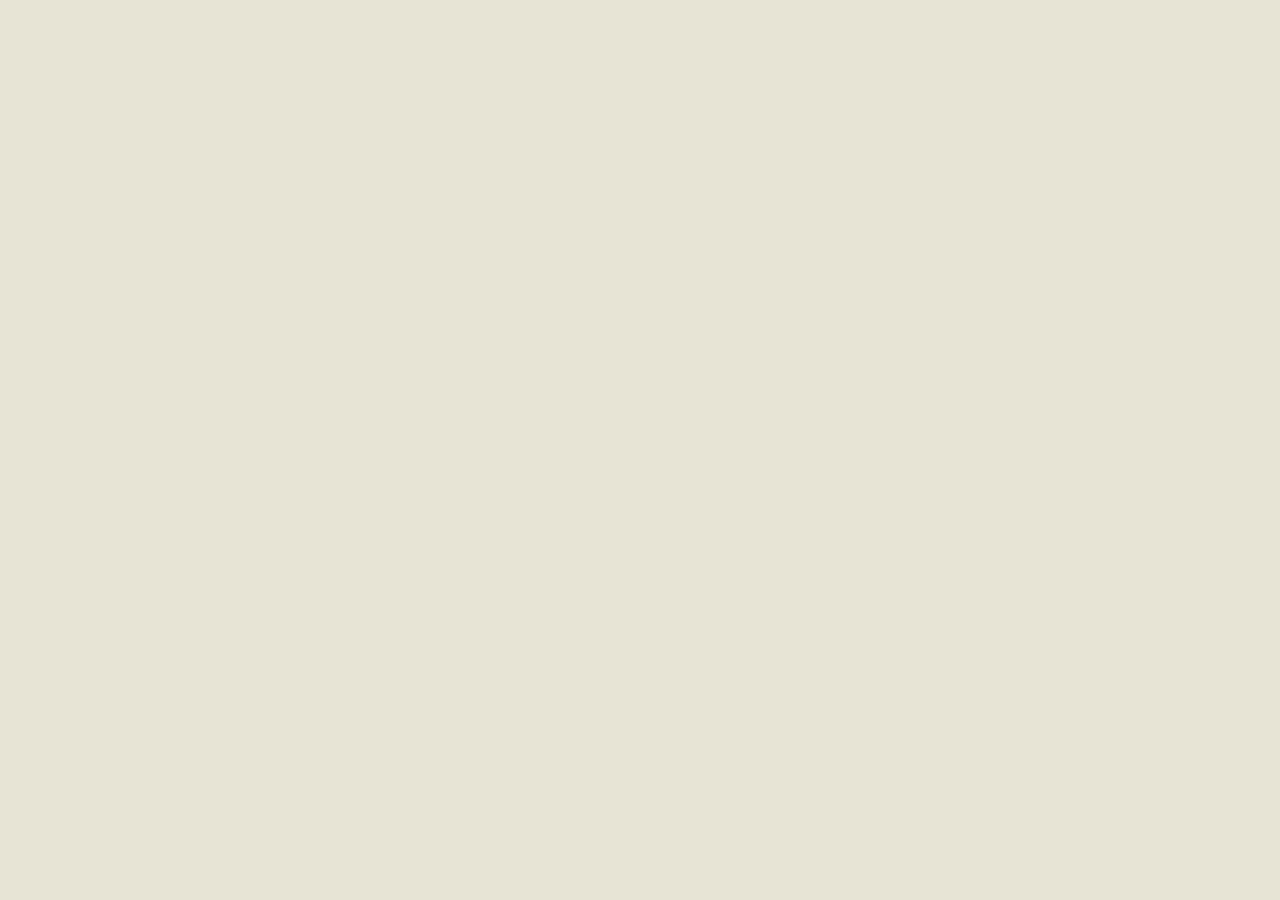
==== commit 428f89d8: "Revert "fix desktop layout + wire Monday sync" This reverts commit 4b1696a7fe76bbf87ee4216e68c0182e8" ====
--- a/index.html
+++ b/index.html
@@ -3,217 +3,155 @@
 <head>
 <meta charset="UTF-8" />
 <meta name="viewport" content="width=device-width, initial-scale=1.0" />
-<title>Who owns what. Where it breaks. — Flow Co.</title>
+<title>Who owns what. Where it breaks. — Diagnostic</title>
 <link rel="preconnect" href="https://fonts.googleapis.com" />
 <link rel="preconnect" href="https://fonts.gstatic.com" crossorigin />
-<link href="https://fonts.googleapis.com/css2?family=DM+Sans:opsz,wght@9..40,300;9..40,400;9..40,500;9..40,600&family=Playfair+Display:ital,wght@0,500;0,700;0,800;1,800&display=swap" rel="stylesheet" />
-<link rel="stylesheet" href="styles.css" />
-<style>
-  /* ── 3-field gate ── */
-  .gate__form {
-    flex-direction: column;
-    gap: 10px;
-    padding: 18px;
-    background: #fff;
-    border: 1px solid var(--line);
-    border-radius: 2px;
-    box-shadow: 0 24px 60px -30px rgba(26,26,23,0.4);
-  }
-  .gate__fields { display: flex; flex-direction: column; gap: 10px; }
-  .gate__input-row {
-    display: grid;
-    grid-template-columns: 1fr 1fr;
-    gap: 10px;
-  }
-  .gate__form input {
-    width: 100%;
-    border: 1px solid var(--line);
-    border-radius: 2px;
-    outline: none;
-    background: var(--cream);
-    font-family: var(--sans);
-    font-size: 15px;
-    font-weight: 300;
-    color: var(--black);
-    padding: 13px 16px;
-    transition: border-color .2s ease;
-  }
-  .gate__form input:focus { border-color: var(--sage); background: #fff; }
-  .gate__form input::placeholder { color: var(--ink-40); }
-  .gate__form .btn { width: 100%; padding: 16px; font-size: 15px; margin-top: 2px; border-radius: 2px; letter-spacing: 0.03em; }
-
-  /* ── Calendly section ── */
-  .calendly-section {
-    background: var(--cream);
-    padding-block: clamp(80px, 10vw, 140px);
-  }
-  .calendly-section .wrap { max-width: 900px; }
-  .calendly-head { text-align: center; margin-bottom: 52px; }
-  .calendly-head .eyebrow { display: block; margin-bottom: 18px; }
-  .calendly-head h2 {
-    font-family: var(--serif);
-    font-weight: 800;
-    font-size: clamp(34px, 4.8vw, 68px);
-    line-height: 1.0;
-    letter-spacing: -0.02em;
-  }
-  .calendly-head h2 em { color: var(--sage); font-style: italic; }
-  .calendly-head p {
-    margin-top: 20px;
-    font-size: clamp(16px, 1.4vw, 19px);
-    color: var(--ink-60);
-    max-width: 52ch;
-    margin-inline: auto;
-    line-height: 1.6;
-  }
-  .calendly-embed {
-    border: 1px solid var(--line);
-    border-radius: 4px;
-    overflow: hidden;
-    box-shadow: 0 32px 80px -40px rgba(26,26,23,0.25);
-  }
-
-  @media (max-width: 620px) {
-    .gate__input-row { grid-template-columns: 1fr; }
-  }
-</style>
+<link href="https://fonts.googleapis.com/css2?family=DM+Sans:opsz,wght@9..40,300;9..40,400;9..40,500;9..40,600&family=Playfair+Display:ital,wght@0,500;0,600;0,700;1,500;1,600&display=swap" rel="stylesheet" />
+<link rel="stylesheet" href="final.css" />
 </head>
 <body>
+<div id="root"></div>
 
-<div class="noise"></div>
-<div class="cursor-dot"></div>
-<div class="cursor-ring"></div>
+<script src="https://unpkg.com/react@18.3.1/umd/react.development.js" integrity="sha384-hD6/rw4ppMLGNu3tX5cjIb+uRZ7UkRJ6BPkLpg4hAu/6onKUg4lLsHAs9EBPT82L" crossorigin="anonymous"></script>
+<script src="https://unpkg.com/react-dom@18.3.1/umd/react-dom.development.js" integrity="sha384-u6aeetuaXnQ38mYT8rp6sbXaQe3NL9t+IBXmnYxwkUI2Hw4bsp2Wvmx4yRQF1uAm" crossorigin="anonymous"></script>
+<script src="https://unpkg.com/@babel/standalone@7.29.0/babel.min.js" integrity="sha384-m08KidiNqLdpJqLq95G/LEi8Qvjl/xUYll3QILypMoQ65QorJ9Lvtp2RXYGBFj1y" crossorigin="anonymous"></script>
 
-<!-- ============ NAV ============ -->
-<nav class="nav" id="nav">
-  <a href="https://flowco.ai" class="nav__brand">
-    <img class="nav__logo" src="https://flowco.ai/wp-content/uploads/2025/05/Flow-Co.-Logo-2.png" alt="Flow Co."
-         onerror="this.style.display='none';this.insertAdjacentHTML('afterend','<span class=&quot;nav__logo-text&quot;>Flow Co.</span>')" />
-  </a>
-  <span class="nav__tag">Free Resource</span>
-</nav>
+<style>
+/* inline explore panel */
+.explore-panel { width: 100%; margin-top: 24px; text-align: left; }
+.ep-row {
+  background: var(--paper); border: 1px solid var(--line); border-radius: 14px;
+  margin-bottom: 10px; overflow: hidden; transition: border-color .2s;
+}
+.ep-row--open { border-color: var(--sage); }
+.ep-row-head { display: flex; align-items: center; gap: 14px; padding: 16px 18px; cursor: pointer; }
+.ep-row-main { flex: 1; display: flex; flex-direction: column; gap: 3px; }
+.ep-row-name { font-size: 15px; font-weight: 500; letter-spacing: -0.01em; color: var(--black); }
+.ep-row-name.serif { font-family: var(--serif); font-style: italic; font-size: 15.5px; }
+.ep-row-scope { font-size: 11.5px; color: var(--ink-35); }
+.ep-row-body { padding: 0 18px 18px; }
+.ep-quote {
+  font-size: 13.5px; color: var(--ink-50); line-height: 1.6;
+  border-left: 2px solid var(--sage); padding-left: 14px; margin-bottom: 12px;
+}
+.ep-rabbit {
+  display: inline-flex; align-items: center; gap: 6px;
+  font-size: 12.5px; font-weight: 500; color: var(--sage-dk);
+}
+.ep-related {
+  display: flex; align-items: flex-start; gap: 14px;
+  background: var(--paper); border: 1px solid var(--line); border-radius: 14px;
+  padding: 16px 18px; cursor: pointer; margin-bottom: 10px;
+  transition: border-color .2s, transform .2s;
+}
+.ep-related:active { transform: scale(.99); border-color: var(--sage); }
+.ep-cta { padding: 14px 0 26px; }
+</style>
+<script type="text/babel" src="fcore.jsx"></script>
+<script type="text/babel" src="fscreens.jsx"></script>
+<script type="text/babel">
+const { useState, useEffect, useRef } = React;
 
-<!-- ============ HERO ============ -->
-<header class="hero">
-  <div class="wrap hero__grid">
-    <div class="hero__copy">
-      <div class="hero__eyebrow reveal">
-        <span class="rule"></span>
-        <span class="eyebrow">The Marketing Ownership Diagnostic</span>
-      </div>
-      <h1 class="reveal d1">Who owns what.<br /><span class="break">Where it breaks.</span></h1>
-      <p class="hero__sub reveal d2">Seven marketing roles. Ten places they're supposed to connect. Most agencies lose revenue in the gaps between them — and never see it on a report. Map yours below.</p>
+// Fallback seed for roles with no seam in REVEALS (seo, reputation)
+const ROLE_SEED = { paid: "ring", tracking: "ring", crm: "book", content: "book", web: "site", seo: "prove", reputation: "ring" };
 
-      <div class="gate reveal d3" id="gate">
-        <form class="gate__form" id="gateForm" novalidate>
-          <div class="gate__fields">
-            <div class="gate__input-row">
-              <input type="text" id="gateName" placeholder="Your name" aria-label="Your name" autocomplete="given-name" required />
-              <input type="text" id="gateCompany" placeholder="Company name" aria-label="Company name" autocomplete="organization" required />
-            </div>
-            <input type="email" id="gateInput" placeholder="Work email" aria-label="Work email" autocomplete="email" required />
-          </div>
-          <button type="submit" class="btn" id="gateSubmit">Unlock the tool</button>
-        </form>
-        <p class="gate__note" id="gateNote">
-          <svg width="14" height="14" viewBox="0 0 24 24" fill="none" stroke="currentColor" stroke-width="2"><rect x="3" y="11" width="18" height="11" rx="2"/><path d="M7 11V7a5 5 0 0 1 10 0v4"/></svg>
-          <span>Instant access. No spam — just the diagnostic.</span>
-        </p>
-        <div class="gate__success" id="gateSuccess">
-          <svg width="20" height="20" viewBox="0 0 24 24" fill="none" stroke="currentColor" stroke-width="2.2"><path d="M20 6 9 17l-5-5"/></svg>
-          <span>Unlocked. Your map is below.</span>
-        </div>
-      </div>
+// Returns symptom keys for every seam that involves a given role.
+function getSteamsForRole(role) {
+  return Object.keys(REVEALS).filter(sym => {
+    const s = REVEALS[sym];
+    return s.a.role === role || s.b.role === role;
+  });
+}
+window.getSteamsForRole = getSteamsForRole;
+
+function App() {
+  const [screen, setScreen] = useState("landing");
+  const [symptom, setSymptom] = useState("book");
+  // Where reveal's back button navigates: "symptom" | "team" | "team-result"
+  const [revealBack, setRevealBack] = useState("symptom");
+  // Where closing's back button navigates: "reveal" | "team-result"
+  const [closingBack, setClosingBack] = useState("reveal");
+  // Selected roles from TeamScreen, carried into TeamResultScreen
+  const [selectedRoles, setSelectedRoles] = useState(new Set());
+
+  const go = (s) => setScreen(s);
+
+  // Cycles to the next seam for a role (called from inline panel).
+  // Does not change revealBack — preserves original entry point.
+  const handleRoleFromReveal = (role) => {
+    const seams = getSteamsForRole(role);
+    if (!seams.length) { setSymptom(ROLE_SEED[role]); go("reveal"); return; }
+    const cur = seams.indexOf(symptom);
+    const next = seams[(cur + 1) % seams.length];
+    setSymptom(next); go("reveal");
+  };
+
+  // Enters reveal from the team grid (first seam for the role).
+  const enterRoleFromTeam = (role) => {
+    const seams = getSteamsForRole(role);
+    const first = seams[0] || ROLE_SEED[role];
+    setSymptom(first);
+    setRevealBack("team"); go("reveal");
+  };
+
+  // Enters reveal from a team-result connection gap.
+  const enterSeamFromResult = (sym) => {
+    setSymptom(sym);
+    setRevealBack("team-result"); go("reveal");
+  };
+
+  // Enters reveal from a team-result absence role (first seam, or fallback).
+  const enterAbsenceRole = (role) => {
+    const seams = getSteamsForRole(role);
+    const first = seams[0] || ROLE_SEED[role];
+    setSymptom(first);
+    setRevealBack("team-result"); go("reveal");
+  };
+
+  const render = () => {
+    switch (screen) {
+      case "landing":
+        return <Landing key="landing" onContinue={() => go("team")} />;
+
+      case "symptom":
+        return <SymptomScreen key="symptom"
+          onReveal={(s) => { setSymptom(s); setRevealBack("symptom"); go("reveal"); }}
+          onTeam={() => go("team")} />;
+
+      case "reveal":
+        return <RevealScreen key={`reveal-${symptom}`} symptom={symptom}
+          onBack={() => go(revealBack)}
+          onRole={handleRoleFromReveal}
+          onSymptom={(s) => { setSymptom(s); go("reveal"); }}
+          onClose={() => { setClosingBack("reveal"); go("closing"); }} />;
+
+      case "team":
+        return <TeamScreen key="team"
+          onSymptomDoor={() => go("symptom")}
+          onProceed={(sel) => { setSelectedRoles(sel); go("team-result"); }} />;
+
+      case "team-result":
+        return <TeamResultScreen key="team-result" selected={selectedRoles}
+          onSeam={enterSeamFromResult}
+          onAbsenceRole={enterAbsenceRole}
+          onBack={() => go("team")}
+          onClose={() => { setClosingBack("team-result"); go("closing"); }} />;
+
+      case "closing":
+        return <ClosingScreen key="closing" onBack={() => go(closingBack)} />;
+
+      default: return null;
+    }
+  };
+
+  return (
+    <div className="app-shell">
+      <div className="viewport">{render()}</div>
     </div>
+  );
+}
 
-    <div class="hero__viz reveal d2">
-      <svg id="heroViz" viewBox="0 0 480 480" aria-hidden="true"></svg>
-    </div>
-  </div>
-</header>
-
-<!-- ============ GATED CONTENT ============ -->
-<div class="gated" id="gated">
-
-  <!-- STATS -->
-  <section class="stats" id="stats">
-    <div class="wrap stats__grid">
-      <div class="stat reveal">
-        <div class="stat__num"><span data-count="7">0</span></div>
-        <div class="stat__label">roles mapped across the funnel</div>
-      </div>
-      <div class="stat reveal d1">
-        <div class="stat__num"><span data-count="10">0</span></div>
-        <div class="stat__label">critical overlap points between teams</div>
-      </div>
-      <div class="stat reveal d2">
-        <div class="stat__num">1</div>
-        <div class="stat__label">gap is all it takes to kill attribution</div>
-      </div>
-    </div>
-  </section>
-
-  <!-- OVERLAP MAP -->
-  <section class="map">
-    <div class="wrap">
-      <div class="map__head reveal">
-        <span class="eyebrow">The Overlap Map</span>
-        <h2>The work doesn't fail inside a role.<br />It fails in the <span class="hl">space between two</span>.</h2>
-        <p class="map__sub">Each role below owns its lane. But ten responsibilities live in the seams — shared ground that belongs to two teams at once. When nobody owns the seam, revenue leaks. Click a role to isolate every overlap that touches it.</p>
-      </div>
-
-      <div class="roles reveal d1" id="roles"></div>
-      <p class="roles__hint reveal d1">
-        <svg width="15" height="15" viewBox="0 0 24 24" fill="none" stroke="currentColor" stroke-width="2"><path d="m9 18 6-6-6-6"/></svg>
-        Tap any role to filter the map
-      </p>
-
-      <div class="filterbar reveal d2">
-        <span class="filter-tag" id="filterTag">
-          <span class="filter-tag__swatch"></span>
-          Filtering: <b class="filter-tag__name"></b>
-          <button class="filter-tag__clear" aria-label="Clear filter">&times;</button>
-        </span>
-        <span class="filter-count" id="filterCount" style="display:none"></span>
-      </div>
-
-      <div class="table reveal d2">
-        <div class="table__headrow">
-          <span>Roles</span>
-          <span>Must share ownership of</span>
-          <span>The gap when it's missing</span>
-        </div>
-        <div id="table"></div>
-      </div>
-    </div>
-  </section>
-
-  <!-- CALENDLY -->
-  <section class="calendly-section">
-    <div class="wrap">
-      <div class="calendly-head reveal">
-        <span class="eyebrow">Next step</span>
-        <h2>Your team has the roles.<br /><em>We close the gaps.</em></h2>
-        <p>The revenue isn't lost to missing talent — it's lost in the handoffs no one owns. Book a call and we'll walk through exactly where yours are leaking.</p>
-      </div>
-      <div class="calendly-embed reveal d1">
-        <div class="calendly-inline-widget" data-url="https://calendly.com/flowcompany/growth-map" style="min-width:320px;height:700px;"></div>
-        <script type="text/javascript" src="https://assets.calendly.com/assets/external/widget.js" async></script>
-      </div>
-    </div>
-  </section>
-
-  <!-- FOOTER -->
-  <footer class="footer">
-    <div class="wrap footer__inner">
-      <img class="footer__logo" src="https://flowco.ai/wp-content/uploads/2025/05/Flow-Co.-Logo-2.png" alt="Flow Co."
-           onerror="this.style.display='none';this.insertAdjacentHTML('afterend','<span class=&quot;footer__logo-text&quot;>Flow Co.</span>')" />
-      <span class="footer__copy">&copy; 2026 Flow Co. — Marketing, integrated. All rights reserved.</span>
-    </div>
-  </footer>
-
-</div>
-
-<script src="script.js"></script>
+ReactDOM.createRoot(document.getElementById("root")).render(<App />);
+</script>
 </body>
 </html>
--- a/final.css
+++ b/final.css
@@ -0,0 +1,401 @@
+/* ============================================================
+   Who owns what. Where it breaks. — Mobile diagnostic
+   Final prototype styles
+   ============================================================ */
+
+:root {
+  --cream:   #edebdf;
+  --cream-2: #e7e4d6;
+  --paper:   #faf8f1;
+  --sage:    #929b69;
+  --sage-dk: #767e52;
+  --sage-tint: #eceedf;
+  --yellow:  #f2ec7e;
+  --yellow-btn: #f1e96b;
+  --black:   #1a1a17;
+  --ink-70:  #45443d;
+  --ink-50:  #6c6a60;
+  --ink-35:  #9b9989;
+  --line:    #d8d5c6;
+  --line-2:  #cfccba;
+
+  --serif: "Playfair Display", Georgia, serif;
+  --sans:  "DM Sans", system-ui, sans-serif;
+
+  --ease: cubic-bezier(.22,.7,.24,1);
+  --ease-settle: cubic-bezier(.2,.9,.25,1);
+}
+
+* { box-sizing: border-box; margin: 0; padding: 0; }
+html, body { height: 100%; }
+body {
+  font-family: var(--sans);
+  background: var(--cream);
+  color: var(--black);
+  font-weight: 300;
+  -webkit-font-smoothing: antialiased;
+  overflow: hidden;
+}
+button { font-family: inherit; cursor: pointer; border: none; background: none; color: inherit; }
+
+/* ---------------- live-page shell ---------------- */
+/* Mobile-first: fill the full viewport, no bezel, no centering trickery */
+.app-shell {
+  position: fixed;
+  inset: 0;
+  background: var(--cream);
+  overflow: hidden;
+}
+
+/* ---------------- screen router ---------------- */
+.viewport { position: absolute; inset: 0; display: flex; flex-direction: column; }
+.screen {
+  position: absolute; inset: 0; display: flex; flex-direction: column;
+  overflow: hidden;
+  animation: screenIn .55s var(--ease) both;
+}
+@keyframes screenIn { from { opacity: 0; transform: translateY(10px); } to { opacity: 1; transform: none; } }
+
+.body { flex: 1; min-height: 0; display: flex; flex-direction: column; padding: 0 30px; }
+.body.scroll { overflow-y: auto; scrollbar-width: none; }
+.body.scroll::-webkit-scrollbar { display: none; }
+
+/* topbar (back / dots) */
+.topbar { display: flex; align-items: center; justify-content: space-between; padding: 14px 30px 0; padding-top: max(14px, env(safe-area-inset-top)); flex: none; color: var(--black); }
+.iconbtn { width: 34px; height: 34px; display: grid; place-items: center; border-radius: 50%; color: var(--black); transition: background .2s; }
+.iconbtn:active { background: rgba(26,26,23,.06); }
+
+.eyebrow { font-size: 11px; letter-spacing: 0.24em; text-transform: uppercase; font-weight: 500; color: var(--sage-dk); }
+
+/* ============================================================
+   SCREEN 1 — Landing / gate
+   ============================================================ */
+.s-land { justify-content: center; padding-bottom: 30px; }
+.s-land .inner { display: flex; flex-direction: column; align-items: center; text-align: center; width: 100%; }
+.s-land h1, .s-land .sub { width: 100%; }
+.logo-mark { width: 74px; height: 74px; margin-bottom: 30px; }
+.logo-img { width: 110px; height: auto; margin-bottom: 30px; }
+.logo-fallback { font-family: var(--serif); font-weight: 700; font-size: 24px; color: var(--black); margin-bottom: 30px; display: block; }
+.s-land h1 {
+  font-family: var(--serif); font-weight: 700; font-size: 36px; line-height: 1.08;
+  letter-spacing: -0.015em;
+}
+.s-land h1 em { font-style: italic; }
+.s-land .sub { margin-top: 16px; font-size: 15px; color: var(--ink-50); line-height: 1.5; max-width: 30ch; }
+.fields { width: 100%; margin-top: 38px; display: flex; flex-direction: column; gap: 12px; }
+.field {
+  display: flex; align-items: center; gap: 12px;
+  background: var(--paper); border: 1px solid var(--line);
+  border-radius: 12px; padding: 0 16px; height: 54px;
+  transition: border-color .25s, box-shadow .25s;
+}
+.field:focus-within { border-color: var(--sage); box-shadow: 0 0 0 3px rgba(146,155,105,.16); }
+.field svg { color: var(--ink-35); flex: none; }
+.field input {
+  flex: 1; border: none; outline: none; background: transparent;
+  font-family: var(--sans); font-size: 15px; font-weight: 400; color: var(--black);
+}
+.field input::placeholder { color: var(--ink-35); font-weight: 300; }
+
+.btn {
+  width: 100%; height: 56px; border-radius: 12px;
+  display: flex; align-items: center; justify-content: center; gap: 10px;
+  font-family: var(--sans); font-size: 15.5px; font-weight: 500; letter-spacing: 0.01em;
+  transition: transform .2s var(--ease), filter .2s, background .2s;
+}
+.btn:active { transform: scale(.985); }
+.btn--sage { background: var(--sage); color: #fff; }
+.btn--sage:active { background: var(--sage-dk); }
+.btn--yellow { background: var(--yellow-btn); color: var(--black); }
+.btn .arrow { transition: transform .3s var(--ease); }
+.btn:active .arrow { transform: translateX(3px); }
+.btn--ghost { background: transparent; color: var(--black); border: 1px solid var(--line-2); }
+.fields .btn { margin-top: 6px; }
+
+/* ============================================================
+   SEGMENTED TOGGLE
+   ============================================================ */
+.seg {
+  display: grid; grid-template-columns: 1fr 1fr;
+  background: rgba(26,26,23,.055); border-radius: 13px; padding: 4px;
+  position: relative; flex: none;
+}
+.seg__thumb {
+  position: absolute; top: 4px; bottom: 4px; left: 4px; width: calc(50% - 4px);
+  background: var(--sage); border-radius: 10px;
+  box-shadow: 0 3px 10px -3px rgba(118,126,82,.6);
+  transition: transform .45s var(--ease-settle);
+}
+.seg.right .seg__thumb { transform: translateX(100%); }
+.seg button {
+  position: relative; z-index: 1; padding: 11px 6px; border-radius: 10px;
+  font-size: 13.5px; font-weight: 500; color: var(--ink-50);
+  transition: color .4s ease; white-space: nowrap;
+}
+.seg button.on { color: #fff; }
+
+/* ============================================================
+   SCREEN 2/3 — Symptom list + selection
+   ============================================================ */
+.s-symptom .head { margin: 22px 2px 6px; }
+.s-symptom .head h2 { font-family: var(--serif); font-weight: 600; font-size: 23px; line-height: 1.1; letter-spacing: -0.01em; margin-top: 9px; }
+
+.symlist { margin-top: 14px; display: flex; flex-direction: column; position: relative; }
+.symrow {
+  display: flex; align-items: center; gap: 14px;
+  padding: 20px 2px; border-top: 1px solid var(--line);
+  cursor: pointer; position: relative;
+  transition: opacity .55s var(--ease), max-height .55s var(--ease),
+              padding .45s var(--ease), transform .55s var(--ease), margin .45s var(--ease);
+  max-height: 140px; overflow: hidden;
+}
+.symrow:last-child { border-bottom: 1px solid var(--line); }
+.symrow .txt {
+  flex: 1; font-family: var(--serif); font-weight: 500; font-size: 19px;
+  line-height: 1.24; letter-spacing: -0.005em; text-wrap: pretty;
+  transition: font-size .45s var(--ease);
+}
+.symrow .chev { color: var(--ink-35); flex: none; transition: opacity .35s; }
+.symrow .stagger { opacity: 0; transform: translateY(14px); }
+
+/* staggered entrance */
+.s-symptom.in .symrow { animation: rowIn .6s var(--ease) both; }
+.s-symptom.in .symrow:nth-child(1) { animation-delay: .05s; }
+.s-symptom.in .symrow:nth-child(2) { animation-delay: .13s; }
+.s-symptom.in .symrow:nth-child(3) { animation-delay: .21s; }
+.s-symptom.in .symrow:nth-child(4) { animation-delay: .29s; }
+@keyframes rowIn { from { opacity: 0; transform: translateY(16px); } to { opacity: 1; transform: none; } }
+
+/* committed selection */
+.symlist.chosen .symrow:not(.is-sel) {
+  opacity: .28; max-height: 64px; padding-top: 13px; padding-bottom: 13px;
+  pointer-events: none;
+}
+.symlist.chosen .symrow:not(.is-sel) .txt { font-size: 15px; }
+.symlist.chosen .symrow:not(.is-sel) .chev { opacity: 0; }
+
+.symrow.is-sel {
+  order: -1; border: 1px solid var(--line-2) !important;
+  background: var(--paper); border-radius: 16px;
+  padding: 22px 20px; margin-bottom: 14px;
+  box-shadow: 0 2px 4px rgba(26,26,23,.04), 0 22px 44px -24px rgba(26,26,23,.34);
+  animation: cardLift .6s var(--ease-settle) both;
+  flex-direction: column; align-items: flex-start; gap: 0;
+}
+@keyframes cardLift { from { transform: translateY(8px) scale(.98); } to { transform: none; } }
+.symrow.is-sel .txt { font-size: 25px; font-weight: 600; line-height: 1.16; }
+.symrow.is-sel .chev { display: none; }
+.symrow.is-sel .selcheck {
+  position: absolute; top: 18px; right: 18px;
+  width: 26px; height: 26px; border-radius: 50%; background: var(--sage);
+  display: grid; place-items: center; color: #fff;
+  animation: pop .5s var(--ease-settle) .15s both;
+}
+@keyframes pop { from { opacity: 0; transform: scale(.4); } to { opacity: 1; transform: scale(1); } }
+.symrow .selcheck { display: none; }
+.symrow.is-sel .sellabel {
+  display: block; font-family: var(--sans); font-size: 10.5px; letter-spacing: 0.2em;
+  text-transform: uppercase; color: var(--sage-dk); font-weight: 500; margin-top: 14px;
+}
+.symrow .sellabel { display: none; }
+
+.sel-cta { margin-top: auto; padding: 16px 0 26px; flex: none; animation: fadeUp .6s var(--ease) .25s both; }
+@keyframes fadeUp { from { opacity: 0; transform: translateY(12px); } to { opacity: 1; transform: none; } }
+
+/* ============================================================
+   SCREEN 4 — The reveal  (centerpiece)
+   ============================================================ */
+.s-reveal .body { align-items: center; justify-content: flex-start; padding-top: max(24px, 8vh); overflow-y: auto; scrollbar-width: none; text-align: center; padding-bottom: 40px; }
+.s-reveal .body::-webkit-scrollbar { display: none; }
+.reveal-kick { position: relative; display: inline-block; padding: 2px 8px; }
+.reveal-kick span { position: relative; z-index: 1; font-size: 11px; letter-spacing: 0.26em; text-transform: uppercase; font-weight: 600; color: var(--ink-70); }
+.reveal-kick::before {
+  content: ""; position: absolute; left: 0; right: 0; top: 12%; bottom: 12%;
+  background: var(--yellow); z-index: 0; transform: scaleX(0); transform-origin: left;
+  transition: transform .72s cubic-bezier(.6,0,.18,1);
+}
+.r-named .reveal-kick::before { transform: scaleX(1); }
+
+.diagram { width: 300px; height: 150px; position: relative; margin: 30px 0 4px; flex: none; }
+.diagram svg { position: absolute; inset: 0; width: 100%; height: 100%; overflow: visible; }
+
+.rnode { opacity: 0; transform: scale(.3); transform-box: fill-box; transform-origin: center;
+  transition: opacity .55s var(--ease), transform .7s var(--ease-settle); }
+.r-on .rnode { opacity: 1; transform: scale(1); }
+.rnode.n2 { transition-delay: .08s; }
+
+.rconnL, .rconnR { transform-box: fill-box; transition: transform .6s cubic-bezier(.16,1,.3,1); }
+.rconnL { transform: scaleX(0); transform-origin: left center; }
+.rconnR { transform: scaleX(0); transform-origin: right center; }
+.r-form .rconnL, .r-form .rconnR,
+.r-break .rconnL, .r-break .rconnR,
+.r-named .rconnL, .r-named .rconnR { transform: scaleX(1); }
+.r-break .rconnL, .r-named .rconnL { transform: scaleX(1) translateX(-7px); transition: transform .5s cubic-bezier(.34,1.25,.5,1); }
+.r-break .rconnR, .r-named .rconnR { transform: scaleX(1) translateX(7px); transition: transform .5s cubic-bezier(.34,1.25,.5,1); }
+
+.fracture { opacity: 0; transform: scale(.3); transform-box: fill-box; transform-origin: center;
+  transition: opacity .35s, transform .5s cubic-bezier(.34,1.5,.5,1); }
+.r-break .fracture, .r-named .fracture { opacity: 1; transform: scale(1); }
+
+.rlabel { font-family: var(--sans); font-size: 12.5px; font-weight: 600; letter-spacing: -0.01em; fill: var(--black); }
+
+.reveal-sentence {
+  margin-top: 26px; font-family: var(--serif); font-weight: 500; font-size: 21px; line-height: 1.4;
+  letter-spacing: -0.01em; color: var(--black); max-width: 19ch; text-wrap: balance;
+  opacity: 0; transform: translateY(10px); transition: opacity .6s var(--ease) .1s, transform .6s var(--ease) .1s;
+}
+.r-named .reveal-sentence { opacity: 1; transform: none; }
+
+.reveal-explore { margin-top: 30px; opacity: 0; transition: opacity .6s ease .35s; flex: none; }
+.r-named .reveal-explore { opacity: 1; }
+.explore-link { display: inline-flex; align-items: center; gap: 9px; font-size: 13.5px; font-weight: 500; color: var(--sage-dk); }
+
+/* swipe dots for two-cause symptoms */
+.causedots { display: flex; align-items: center; gap: 7px; justify-content: center; margin-top: 26px; opacity: 0; transition: opacity .5s ease .4s; }
+.r-named .causedots { opacity: 1; }
+.causedots .cd { width: 6px; height: 6px; border-radius: 3px; background: rgba(26,26,23,.2); transition: all .3s; }
+.causedots .cd.on { width: 18px; background: var(--sage); }
+.causedots .cd-txt { font-size: 11px; color: var(--ink-35); margin-left: 8px; }
+
+/* ============================================================
+   SCREEN 5 — Cross-link
+   ============================================================ */
+.s-cross .mini-diagram { display: flex; align-items: center; justify-content: center; gap: 0; margin: 18px 0 8px; flex: none; }
+.s-cross .mini-diagram svg { overflow: visible; }
+.s-cross .explore-head { text-align: center; margin: 22px 0 16px; }
+.xrows { display: flex; flex-direction: column; gap: 12px; }
+.xrow-item {
+  display: flex; align-items: flex-start; gap: 14px;
+  background: var(--paper); border: 1px solid var(--line); border-radius: 14px;
+  padding: 16px 18px; cursor: pointer;
+  transition: border-color .2s, transform .2s, box-shadow .2s;
+  opacity: 0; transform: translateY(12px); animation: fadeUp .55s var(--ease) both;
+}
+.xrow-item:nth-child(1){animation-delay:.05s}.xrow-item:nth-child(2){animation-delay:.13s}.xrow-item:nth-child(3){animation-delay:.21s}
+.xrow-item:active { transform: scale(.99); border-color: var(--line-2); }
+.xrow-ic { width: 40px; height: 40px; border-radius: 50%; border: 1.5px solid var(--sage); display: grid; place-items: center; color: var(--sage-dk); flex: none; }
+.xrow-ic.warn { border-color: var(--line-2); color: var(--ink-50); }
+.xrow-main { flex: 1; display: flex; flex-direction: column; gap: 3px; }
+.xrow-main .xr-name { font-size: 15px; font-weight: 500; letter-spacing: -0.01em; }
+.xrow-main .xr-name.serif { font-family: var(--serif); font-style: italic; font-size: 15.5px; }
+.xrow-main .xr-sub { font-size: 11.5px; color: var(--ink-35); margin-top: 0; }
+.xrow-item > .chev { color: var(--ink-35); flex: none; }
+
+/* ============================================================
+   SCREEN 6 — I have a team (grid)
+   ============================================================ */
+.s-team .head { margin: 20px 2px 4px; }
+.teamgrid { display: grid; grid-template-columns: 1fr 1fr; gap: 12px; margin-top: 18px; padding-bottom: 20px; }
+.teamgrid .full { grid-column: 1 / -1; }
+.rolecard {
+  background: var(--paper); border: 1px solid var(--line); border-radius: 16px;
+  padding: 22px 18px; display: flex; flex-direction: column; align-items: center; gap: 12px;
+  text-align: center; cursor: pointer; position: relative;
+  transition: border-color .2s, transform .2s, box-shadow .2s, background .2s;
+  opacity: 0; transform: translateY(14px); animation: fadeUp .5s var(--ease) both;
+}
+.rolecard.sel { background: var(--sage-tint); border-color: var(--sage); }
+.rolecard.sel .ic, .rolecard.sel .nm { color: var(--sage-dk); }
+.rc-check {
+  position: absolute; top: 10px; right: 10px;
+  width: 22px; height: 22px; border-radius: 50%; background: var(--sage);
+  display: grid; place-items: center; color: #fff;
+  animation: pop .35s var(--ease-settle) both;
+}
+.rolecard:active { transform: scale(.98); border-color: var(--sage); box-shadow: 0 14px 30px -18px rgba(26,26,23,.3); }
+.rolecard:nth-child(1){animation-delay:.04s}.rolecard:nth-child(2){animation-delay:.09s}
+.rolecard:nth-child(3){animation-delay:.14s}.rolecard:nth-child(4){animation-delay:.19s}
+.rolecard:nth-child(5){animation-delay:.24s}.rolecard:nth-child(6){animation-delay:.29s}
+.rolecard:nth-child(7){animation-delay:.34s}
+.rolecard .ic { width: 34px; height: 34px; color: var(--sage-dk); }
+.rolecard .nm { font-size: 14.5px; font-weight: 500; letter-spacing: -0.01em; }
+
+/* ============================================================
+   SCREEN 7 — Closing
+   ============================================================ */
+.s-close .body { justify-content: center; align-items: center; text-align: center; }
+.close-check { width: 52px; height: 52px; border-radius: 50%; border: 1.5px solid var(--sage); display: grid; place-items: center; color: var(--sage-dk); margin-bottom: 30px; animation: pop .6s var(--ease-settle) both; }
+.s-close h1 { font-family: var(--serif); font-weight: 700; font-size: 33px; line-height: 1.12; letter-spacing: -0.015em; width: 100%; }
+.s-close .sub { margin-top: 16px; font-size: 14.5px; color: var(--ink-50); line-height: 1.5; max-width: 30ch; width: 100%; }
+.s-close .btn { margin-top: 34px; max-width: 280px; }
+
+/* calendar sheet */
+.sheet-scrim { position: absolute; inset: 0; background: rgba(26,26,23,.34); opacity: 0; pointer-events: none; transition: opacity .45s var(--ease); z-index: 70; }
+.sheet-scrim.show { opacity: 1; pointer-events: auto; }
+.sheet {
+  position: absolute; left: 0; right: 0; bottom: 0; z-index: 71;
+  background: var(--cream); border-radius: 26px 26px 0 0;
+  padding: 12px 24px 30px; transform: translateY(102%);
+  transition: transform .5s var(--ease-settle);
+  box-shadow: 0 -16px 40px -20px rgba(26,26,23,.4);
+  max-height: 92%; display: flex; flex-direction: column;
+}
+.sheet.show { transform: translateY(0); }
+.sheet-scroll {
+  flex: 1; min-height: 0; overflow-y: auto;
+  -webkit-overflow-scrolling: touch; scrollbar-width: none;
+  margin: 8px -24px -30px;
+}
+.sheet-scroll::-webkit-scrollbar { display: none; }
+.sheet .grip { width: 40px; height: 4px; border-radius: 2px; background: var(--line-2); margin: 0 auto 18px; flex: none; }
+.sheet .sheet-head { display: flex; align-items: center; justify-content: space-between; flex: none; }
+.sheet .sheet-head h3 { font-family: var(--serif); font-weight: 600; font-size: 22px; white-space: nowrap; }
+.cal-top { display: flex; align-items: center; justify-content: space-between; margin: 22px 0 12px; flex: none; }
+.cal-top .mo { font-size: 14px; font-weight: 500; }
+.cal-top .nav { display: flex; gap: 6px; align-items: center; }
+.cal-top .day { font-size: 13px; color: var(--ink-50); }
+.calgrid { display: grid; grid-template-columns: repeat(7, 1fr); gap: 4px; flex: none; }
+.calgrid .dow { font-size: 10px; color: var(--ink-35); text-align: center; font-weight: 500; letter-spacing: .04em; padding-bottom: 6px; }
+.calgrid .d { aspect-ratio: 1; display: grid; place-items: center; font-size: 13px; border-radius: 50%; color: var(--ink-70); cursor: pointer; transition: background .2s; }
+.calgrid .d.mut { color: var(--ink-35); opacity: .5; }
+.calgrid .d.on { background: var(--sage); color: #fff; font-weight: 500; }
+.calgrid .d:active:not(.on) { background: rgba(26,26,23,.06); }
+.times { display: flex; gap: 8px; flex-wrap: wrap; margin-top: 18px; flex: none; }
+.timechip { border: 1px solid var(--line-2); border-radius: 9px; padding: 9px 16px; font-size: 13px; font-weight: 500; color: var(--ink-70); transition: all .2s; }
+.timechip.on { background: var(--sage); color: #fff; border-color: var(--sage); }
+.tz { font-size: 11px; color: var(--ink-35); text-align: right; margin-top: 14px; flex: none; }
+
+/* ============================================================
+   SCREEN 6b — Team result
+   ============================================================ */
+.tr-section { padding-top: 20px; }
+.tr-section--gap { margin-top: 28px; }
+.tr-section-sub { font-size: 13px; color: var(--ink-50); margin-top: 5px; line-height: 1.5; }
+.absence-list { display: flex; flex-direction: column; gap: 12px; margin-top: 14px; padding-bottom: 4px; }
+.absence-card {
+  background: var(--paper); border: 1px solid var(--line); border-left: 3px solid var(--sage-dk);
+  border-radius: 14px; padding: 16px 18px; cursor: pointer;
+  transition: border-color .2s, transform .2s;
+  animation: fadeUp .55s var(--ease) both;
+}
+.absence-card:nth-child(1) { animation-delay: .05s; }
+.absence-card:nth-child(2) { animation-delay: .13s; }
+.absence-card:nth-child(3) { animation-delay: .21s; }
+.absence-card:active { transform: scale(.99); border-color: var(--sage); }
+.absence-head { display: flex; align-items: flex-start; gap: 14px; }
+.absence-head-txt { flex: 1; min-width: 0; }
+.ab-headline { display: block; font-size: 14px; font-weight: 600; letter-spacing: -0.01em; color: var(--black); }
+.ab-lead { display: block; margin-top: 3px; font-family: var(--serif); font-style: italic; font-size: 14px; color: var(--ink-70); line-height: 1.3; }
+.ab-body { margin-top: 12px; font-size: 13px; color: var(--ink-50); line-height: 1.65; }
+
+/* ============================================================
+   DESKTOP — centered card (≥768px)
+   position: fixed is preserved so all inner position:absolute
+   children (viewport, screen, sheet, scrim) still size correctly.
+   ============================================================ */
+@media (min-width: 768px) {
+  body { background: var(--cream-2); }
+  .app-shell {
+    /* override the mobile inset:0 with an explicit card geometry */
+    inset: auto;
+    top: max(24px, 5dvh);
+    bottom: max(24px, 5dvh);
+    left: 50%;
+    right: auto;
+    transform: translateX(-50%);
+    width: min(480px, calc(100dvw - 48px));
+    background: var(--paper);
+    border-radius: 24px;
+    box-shadow: 0 0 0 1px rgba(26,26,23,.07), 0 12px 56px -12px rgba(26,26,23,.22);
+  }
+}
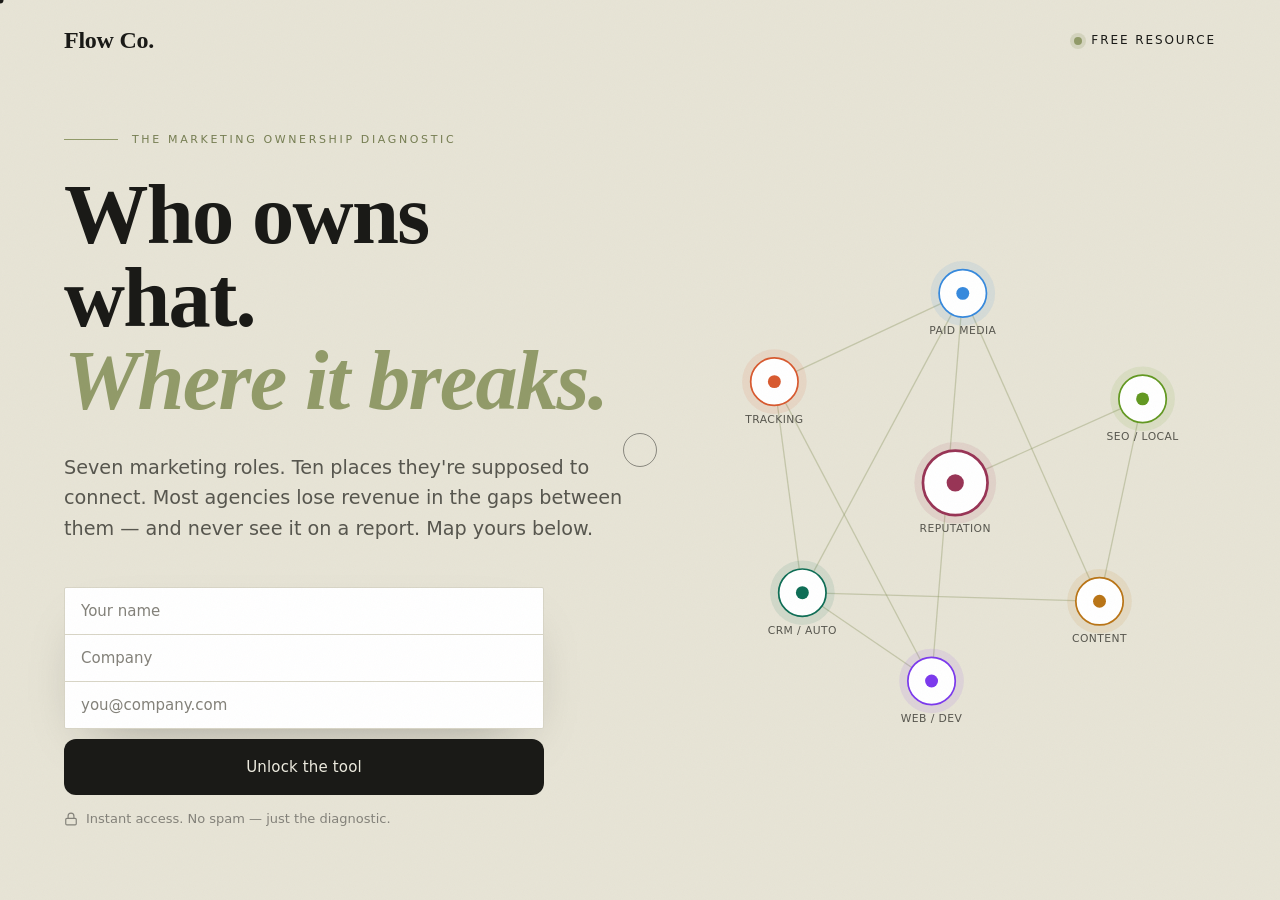
==== commit 29d8eba1: "restore desktop layout from Who Owns What design + wire Monday capture Co-Authored-By: Claude Sonnet" ====
--- a/index.html
+++ b/index.html
@@ -6,11 +6,148 @@
 <title>Who owns what. Where it breaks. — Diagnostic</title>
 <link rel="preconnect" href="https://fonts.googleapis.com" />
 <link rel="preconnect" href="https://fonts.gstatic.com" crossorigin />
-<link href="https://fonts.googleapis.com/css2?family=DM+Sans:opsz,wght@9..40,300;9..40,400;9..40,500;9..40,600&family=Playfair+Display:ital,wght@0,500;0,600;0,700;1,500;1,600&display=swap" rel="stylesheet" />
+<link href="https://fonts.googleapis.com/css2?family=DM+Sans:opsz,wght@9..40,300;9..40,400;9..40,500;9..40,600&family=Playfair+Display:ital,wght@0,500;0,700;0,800;1,800&display=swap" rel="stylesheet" />
+<link rel="stylesheet" href="styles.css" />
 <link rel="stylesheet" href="final.css" />
 </head>
 <body>
 <div id="root"></div>
+
+<!-- ============================================================
+     DESKTOP SITE (≥980px) — Who Owns What interactive diagnostic
+     Hidden below 980px via styles.css; React app (#root) hidden above 980px
+     ============================================================ -->
+<div class="desktop-site">
+  <div class="noise"></div>
+  <div class="cursor-dot"></div>
+  <div class="cursor-ring"></div>
+
+  <!-- NAV -->
+  <nav class="nav" id="nav">
+    <a href="https://flowco.ai" class="nav__brand">
+      <img class="nav__logo" src="https://flowco.ai/wp-content/uploads/2025/05/Flow-Co.-Logo-2.png" alt="Flow Co."
+           onerror="this.style.display='none';this.insertAdjacentHTML('afterend','<span class=&quot;nav__logo-text&quot;>Flow Co.</span>')" />
+    </a>
+    <span class="nav__tag">Free Resource</span>
+  </nav>
+
+  <!-- HERO -->
+  <header class="hero">
+    <div class="wrap hero__grid">
+      <div class="hero__copy">
+        <div class="hero__eyebrow reveal">
+          <span class="rule"></span>
+          <span class="eyebrow">The Marketing Ownership Diagnostic</span>
+        </div>
+        <h1 class="reveal d1">Who owns what.<br /><span class="break">Where it breaks.</span></h1>
+        <p class="hero__sub reveal d2">Seven marketing roles. Ten places they're supposed to connect. Most agencies lose revenue in the gaps between them — and never see it on a report. Map yours below.</p>
+
+        <div class="gate reveal d3" id="gate">
+          <form class="gate__form" id="gateForm" novalidate>
+            <div class="gate__fields">
+              <input type="text"  id="gateName"    placeholder="Your name"          aria-label="Your name"    required />
+              <input type="text"  id="gateCompany" placeholder="Company"            aria-label="Company"      required />
+              <input type="email" id="gateEmail"   placeholder="you@company.com"    aria-label="Work email"   required />
+            </div>
+            <button type="submit" class="btn">Unlock the tool</button>
+          </form>
+          <p class="gate__note" id="gateNote">
+            <svg width="14" height="14" viewBox="0 0 24 24" fill="none" stroke="currentColor" stroke-width="2"><rect x="3" y="11" width="18" height="11" rx="2"/><path d="M7 11V7a5 5 0 0 1 10 0v4"/></svg>
+            <span>Instant access. No spam — just the diagnostic.</span>
+          </p>
+          <div class="gate__success" id="gateSuccess">
+            <svg width="20" height="20" viewBox="0 0 24 24" fill="none" stroke="currentColor" stroke-width="2.2"><path d="M20 6 9 17l-5-5"/></svg>
+            <span>Unlocked. Your map is below.</span>
+          </div>
+        </div>
+      </div>
+
+      <div class="hero__viz reveal d2">
+        <svg id="heroViz" viewBox="0 0 480 480" aria-hidden="true"></svg>
+      </div>
+    </div>
+  </header>
+
+  <!-- GATED CONTENT -->
+  <div class="gated" id="gated">
+
+    <!-- STATS -->
+    <section class="stats" id="stats">
+      <div class="wrap stats__grid">
+        <div class="stat reveal">
+          <div class="stat__num"><span data-count="7">0</span></div>
+          <div class="stat__label">roles mapped across the funnel</div>
+        </div>
+        <div class="stat reveal d1">
+          <div class="stat__num"><span data-count="10">0</span></div>
+          <div class="stat__label">critical overlap points between teams</div>
+        </div>
+        <div class="stat reveal d2">
+          <div class="stat__num">1</div>
+          <div class="stat__label">gap is all it takes to kill attribution</div>
+        </div>
+      </div>
+    </section>
+
+    <!-- OVERLAP MAP -->
+    <section class="map">
+      <div class="wrap">
+        <div class="map__head reveal">
+          <span class="eyebrow">The Overlap Map</span>
+          <h2>The work doesn't fail inside a role.<br />It fails in the <span class="hl">space between two</span>.</h2>
+          <p class="map__sub">Each role below owns its lane. But ten responsibilities live in the seams — shared ground that belongs to two teams at once. When nobody owns the seam, revenue leaks. Click a role to isolate every overlap that touches it.</p>
+        </div>
+
+        <div class="roles reveal d1" id="roles"></div>
+        <p class="roles__hint reveal d1">
+          <svg width="15" height="15" viewBox="0 0 24 24" fill="none" stroke="currentColor" stroke-width="2"><path d="m9 18 6-6-6-6"/></svg>
+          Click any role to filter the map
+        </p>
+
+        <div class="filterbar reveal d2">
+          <span class="filter-tag" id="filterTag">
+            <span class="filter-tag__swatch"></span>
+            Filtering: <b class="filter-tag__name"></b>
+            <button class="filter-tag__clear" aria-label="Clear filter">&times;</button>
+          </span>
+          <span class="filter-count" id="filterCount" style="display:none"></span>
+        </div>
+
+        <div class="table reveal d2">
+          <div class="table__headrow">
+            <span>Roles</span>
+            <span>Must share ownership of</span>
+            <span>The gap when it's missing</span>
+          </div>
+          <div id="table"></div>
+        </div>
+      </div>
+    </section>
+
+    <!-- BOTTOM CTA -->
+    <section class="cta">
+      <div class="cta__glow"></div>
+      <div class="wrap cta__inner reveal">
+        <h2>Your team has the roles.<br /><em>We integrate them.</em></h2>
+        <p class="cta__body">The seven roles already exist on your team. The revenue isn't lost to missing talent — it's lost in the handoffs no one owns. Flow Co. wires the seams shut: shared ownership, clean attribution, one connected system.</p>
+        <a href="https://flowco.ai" class="btn btn--sage btn--lg cta__btn">
+          Close the gaps with Flow Co.
+          <svg class="arrow" width="18" height="18" viewBox="0 0 24 24" fill="none" stroke="currentColor" stroke-width="2"><path d="M5 12h14M13 6l6 6-6 6"/></svg>
+        </a>
+      </div>
+    </section>
+
+    <!-- FOOTER -->
+    <footer class="footer">
+      <div class="wrap footer__inner">
+        <img class="footer__logo" src="https://flowco.ai/wp-content/uploads/2025/05/Flow-Co.-Logo-2.png" alt="Flow Co."
+             onerror="this.style.display='none';this.insertAdjacentHTML('afterend','<span class=&quot;footer__logo-text&quot;>Flow Co.</span>')" />
+        <span class="footer__copy">&copy; 2026 Flow Co. — Marketing, integrated. All rights reserved.</span>
+      </div>
+    </footer>
+
+  </div><!-- /.gated -->
+</div><!-- /.desktop-site -->
 
 <script src="https://unpkg.com/react@18.3.1/umd/react.development.js" integrity="sha384-hD6/rw4ppMLGNu3tX5cjIb+uRZ7UkRJ6BPkLpg4hAu/6onKUg4lLsHAs9EBPT82L" crossorigin="anonymous"></script>
 <script src="https://unpkg.com/react-dom@18.3.1/umd/react-dom.development.js" integrity="sha384-u6aeetuaXnQ38mYT8rp6sbXaQe3NL9t+IBXmnYxwkUI2Hw4bsp2Wvmx4yRQF1uAm" crossorigin="anonymous"></script>
@@ -153,5 +290,6 @@
 
 ReactDOM.createRoot(document.getElementById("root")).render(<App />);
 </script>
+<script src="script.js"></script>
 </body>
 </html>
--- a/styles.css
+++ b/styles.css
@@ -0,0 +1,465 @@
+/* ============================================================
+   Flow Co. — "Who owns what. Where it breaks."
+   Desktop styles — active at ≥980px only
+   ============================================================ */
+
+:root {
+  --cream:     #edebdf;
+  --cream-2:   #e4e1d2;
+  --sage:      #929b69;
+  --sage-dk:   #767e52;
+  --yellow:    #f2ed84;
+  --black:     #1a1a17;
+  --ink-60:    #57564e;
+  --ink-40:    #84827a;
+  --line:      #d7d4c5;
+  --danger:    #9e2b1e;
+  --danger-bg: #f3e3df;
+
+  --r-paid:    #378ADD;
+  --r-seo:     #639922;
+  --r-content: #BA7517;
+  --r-web:     #7c3aed;
+  --r-crm:     #0F6E56;
+  --r-track:   #D85A30;
+  --r-rep:     #993556;
+
+  --serif: "Playfair Display", Georgia, serif;
+  --sans:  "DM Sans", system-ui, sans-serif;
+
+  --pad:  clamp(20px, 5vw, 96px);
+  --maxw: 1280px;
+}
+
+/* Desktop-only: body/global overrides + hide React app */
+@media (min-width: 980px) {
+  html { scroll-behavior: smooth; }
+
+  body {
+    font-family: var(--sans);
+    background: var(--cream);
+    color: var(--black);
+    font-weight: 300;
+    line-height: 1.55;
+    -webkit-font-smoothing: antialiased;
+    overflow-x: hidden;
+    cursor: none;
+  }
+
+  img    { max-width: 100%; display: block; }
+  a      { color: inherit; text-decoration: none; }
+  button { font-family: inherit; cursor: none; }
+
+  #root { display: none !important; }
+}
+
+/* Restore auto cursor on touch devices */
+@media (hover: none) {
+  body { cursor: auto; }
+  .cursor-dot, .cursor-ring { display: none; }
+}
+
+/* Scoped reset for desktop markup only */
+.desktop-site * { box-sizing: border-box; margin: 0; padding: 0; }
+
+/* Show/hide: desktop site invisible by default, revealed at ≥980px */
+.desktop-site { display: none; }
+@media (min-width: 980px) {
+  .desktop-site { display: block; }
+}
+
+/* ---------- Noise overlay ---------- */
+.noise {
+  position: fixed;
+  inset: 0;
+  z-index: 9000;
+  pointer-events: none;
+  opacity: 0.035;
+  background-image: url("data:image/svg+xml,%3Csvg xmlns='http://www.w3.org/2000/svg' width='160' height='160'%3E%3Cfilter id='n'%3E%3CfeTurbulence type='fractalNoise' baseFrequency='0.85' numOctaves='3' stitchTiles='stitch'/%3E%3C/filter%3E%3Crect width='100%25' height='100%25' filter='url(%23n)'/%3E%3C/svg%3E");
+  mix-blend-mode: multiply;
+}
+
+/* ---------- Custom cursor ---------- */
+.cursor-dot, .cursor-ring {
+  position: fixed;
+  top: 0; left: 0;
+  border-radius: 50%;
+  pointer-events: none;
+  z-index: 10000;
+  transform: translate(-50%, -50%);
+}
+.cursor-dot {
+  width: 7px; height: 7px;
+  background: var(--black);
+}
+.cursor-ring {
+  width: 34px; height: 34px;
+  border: 1.5px solid rgba(26,26,23,0.45);
+  transition: width .25s ease, height .25s ease, border-color .25s ease, background .25s ease;
+}
+.cursor-ring.hot {
+  width: 54px; height: 54px;
+  border-color: var(--sage);
+  background: rgba(146,155,105,0.12);
+}
+
+/* ---------- Layout helpers ---------- */
+.wrap { max-width: var(--maxw); margin-inline: auto; padding-inline: var(--pad); }
+.eyebrow {
+  font-size: 12px;
+  letter-spacing: 0.22em;
+  text-transform: uppercase;
+  font-weight: 500;
+  color: var(--sage-dk);
+}
+
+/* ---------- Reveal animation ---------- */
+.reveal { opacity: 0; transform: translateY(28px); transition: opacity .9s cubic-bezier(.2,.7,.2,1), transform .9s cubic-bezier(.2,.7,.2,1); }
+.reveal.in { opacity: 1; transform: none; }
+.reveal.d1 { transition-delay: .08s; }
+.reveal.d2 { transition-delay: .16s; }
+.reveal.d3 { transition-delay: .24s; }
+.reveal.d4 { transition-delay: .32s; }
+.reveal.d5 { transition-delay: .40s; }
+
+/* ============================================================
+   NAV
+   ============================================================ */
+.nav {
+  position: fixed;
+  top: 0; left: 0; right: 0;
+  z-index: 800;
+  display: flex;
+  align-items: center;
+  justify-content: space-between;
+  padding: 22px var(--pad);
+  transition: background .4s ease, backdrop-filter .4s ease, padding .4s ease, border-color .4s ease;
+  border-bottom: 1px solid transparent;
+}
+.nav.scrolled {
+  background: rgba(237,235,223,0.72);
+  backdrop-filter: blur(14px) saturate(1.2);
+  -webkit-backdrop-filter: blur(14px) saturate(1.2);
+  border-bottom-color: var(--line);
+  padding-top: 16px; padding-bottom: 16px;
+}
+.nav__logo { height: 30px; }
+.nav__logo-text { font-family: var(--serif); font-weight: 800; font-size: 24px; letter-spacing: -0.01em; }
+.nav__tag {
+  display: inline-flex; align-items: center; gap: 9px;
+  font-size: 12px; letter-spacing: 0.16em; text-transform: uppercase;
+  font-weight: 500; color: var(--black);
+}
+.nav__tag::before {
+  content: ""; width: 8px; height: 8px; border-radius: 50%;
+  background: var(--sage);
+  box-shadow: 0 0 0 4px rgba(146,155,105,0.22);
+}
+
+/* ============================================================
+   HERO
+   ============================================================ */
+.hero {
+  position: relative;
+  min-height: 100svh;
+  display: flex;
+  align-items: center;
+  padding-top: 120px;
+  padding-bottom: 60px;
+  overflow: hidden;
+}
+.hero__grid {
+  display: grid;
+  grid-template-columns: 1.05fr 0.95fr;
+  gap: clamp(24px, 5vw, 80px);
+  align-items: center;
+  width: 100%;
+}
+.hero__eyebrow { margin-bottom: 26px; display: flex; align-items: center; gap: 14px; }
+.hero__eyebrow .rule { height: 1px; width: 54px; background: var(--sage); }
+
+.hero h1 {
+  font-family: var(--serif);
+  font-weight: 800;
+  font-size: clamp(46px, 6.6vw, 104px);
+  line-height: 0.98;
+  letter-spacing: -0.02em;
+}
+.hero h1 .break {
+  font-style: italic;
+  font-weight: 800;
+  color: var(--sage);
+  display: inline-block;
+}
+.hero__sub {
+  margin-top: 30px;
+  font-size: clamp(17px, 1.5vw, 20px);
+  color: var(--ink-60);
+  max-width: 46ch;
+  line-height: 1.6;
+}
+
+/* ---------- Gate form ---------- */
+.gate { margin-top: 42px; max-width: 480px; }
+
+/* Multi-field stacked form */
+.gate__form {
+  display: flex;
+  flex-direction: column;
+  gap: 0;
+}
+.gate__fields {
+  background: #fff;
+  border: 1px solid var(--line);
+  border-radius: 2px;
+  box-shadow: 0 24px 60px -30px rgba(26,26,23,0.4);
+  overflow: hidden;
+}
+.gate__fields input {
+  display: block;
+  width: 100%;
+  border: none;
+  border-bottom: 1px solid var(--line);
+  background: transparent;
+  font-family: var(--sans);
+  font-size: 15px;
+  font-weight: 300;
+  color: var(--black);
+  padding: 14px 16px;
+  outline: none;
+  cursor: none;
+}
+.gate__fields input:last-child { border-bottom: none; }
+.gate__fields input::placeholder { color: var(--ink-40); }
+.gate__form .btn {
+  margin-top: 10px;
+  width: 100%;
+  padding: 14px 26px;
+  font-size: 15px;
+}
+
+.btn {
+  border: none;
+  background: var(--black);
+  color: var(--cream);
+  font-family: var(--sans);
+  font-weight: 500;
+  font-size: 15px;
+  letter-spacing: 0.01em;
+  padding: 0 26px;
+  border-radius: 2px;
+  white-space: nowrap;
+  transition: background .3s ease, transform .3s ease, color .3s ease;
+}
+.btn:hover { background: var(--sage); }
+.btn:active { transform: translateY(1px); }
+.btn--lg { padding: 18px 38px; font-size: 16px; }
+.btn--sage { background: var(--sage); }
+.btn--sage:hover { background: var(--sage-dk); }
+
+.gate__note {
+  margin-top: 14px;
+  font-size: 13px;
+  color: var(--ink-40);
+  display: flex; align-items: center; gap: 8px;
+}
+.gate__note svg { flex: none; }
+.gate__error { color: var(--danger); }
+
+.gate.unlocked .gate__fields,
+.gate.unlocked .gate__note { animation: gateOut .5s forwards; }
+@keyframes gateOut {
+  to { opacity: 0; transform: translateY(-10px); pointer-events: none; }
+}
+.gate__success {
+  display: none;
+  align-items: center;
+  gap: 12px;
+  font-size: 16px;
+  color: var(--sage-dk);
+  font-weight: 500;
+}
+.gate__success.show { display: flex; animation: fadeUp .6s .3s both; }
+@keyframes fadeUp { from { opacity: 0; transform: translateY(12px); } to { opacity: 1; transform: none; } }
+
+/* hero node network */
+.hero__viz { position: relative; width: 100%; aspect-ratio: 1 / 1; max-width: 560px; margin-inline: auto; }
+.hero__viz svg { width: 100%; height: 100%; overflow: visible; }
+.node-line { stroke: var(--sage); stroke-width: 1.2; opacity: 0; animation: lineIn 1.2s ease forwards; }
+@keyframes lineIn { to { opacity: 0.4; } }
+.node { transform-box: fill-box; transform-origin: center; opacity: 0; animation: nodePop .7s cubic-bezier(.2,.8,.2,1) forwards; }
+@keyframes nodePop { from { opacity: 0; transform: scale(0); } to { opacity: 1; transform: scale(1); } }
+.node-core { animation: float 6s ease-in-out infinite; }
+@keyframes float { 0%,100% { transform: translateY(0); } 50% { transform: translateY(-7px); } }
+.node-label { font-family: var(--sans); font-size: 10px; font-weight: 500; letter-spacing: 0.04em; fill: var(--ink-60); text-transform: uppercase; }
+
+/* ============================================================
+   STATS STRIP
+   ============================================================ */
+.gated { max-height: 0; opacity: 0; overflow: hidden; transition: max-height 1.1s cubic-bezier(.2,.7,.2,1), opacity .8s ease; }
+.gated.open { max-height: 8000px; opacity: 1; }
+
+.stats {
+  background: var(--black);
+  color: var(--cream);
+  padding-block: clamp(56px, 8vw, 110px);
+}
+.stats__grid {
+  display: grid;
+  grid-template-columns: repeat(3, 1fr);
+  gap: clamp(24px, 4vw, 60px);
+}
+.stat { text-align: left; position: relative; padding-left: 26px; }
+.stat::before { content: ""; position: absolute; left: 0; top: 6px; bottom: 6px; width: 2px; background: var(--sage); }
+.stat__num { font-family: var(--serif); font-weight: 800; font-size: clamp(56px, 7vw, 104px); line-height: 0.9; letter-spacing: -0.02em; }
+.stat:nth-child(2) .stat__num { color: var(--yellow); }
+.stat:nth-child(2)::before { background: var(--yellow); }
+.stat__label { margin-top: 16px; font-size: 16px; color: rgba(237,235,223,0.7); max-width: 22ch; }
+
+/* ============================================================
+   OVERLAP MAP
+   ============================================================ */
+.map { padding-block: clamp(64px, 9vw, 130px); }
+.map__head { max-width: 760px; margin-bottom: 48px; }
+.map__head h2 { font-family: var(--serif); font-weight: 800; font-size: clamp(34px, 4.4vw, 60px); line-height: 1.02; letter-spacing: -0.02em; margin-top: 18px; }
+
+/* highlighter sweep */
+.hl { position: relative; display: inline; white-space: nowrap; }
+.hl::before {
+  content: ""; position: absolute; left: -4px; right: -4px; top: 12%; bottom: 6%;
+  background: var(--yellow); z-index: -1; transform: scaleX(0); transform-origin: left;
+  transition: transform .8s cubic-bezier(.6,0,.2,1);
+}
+.hl.in::before { transform: scaleX(1); }
+
+.map__sub { margin-top: 20px; font-size: 17px; color: var(--ink-60); max-width: 60ch; }
+
+/* role cards */
+.roles {
+  display: grid;
+  grid-template-columns: repeat(7, 1fr);
+  gap: 12px;
+  margin-bottom: 14px;
+}
+.role {
+  --rc: var(--sage);
+  position: relative;
+  background: #fff;
+  border: 1px solid var(--line);
+  border-radius: 3px;
+  padding: 18px 16px 16px;
+  text-align: left;
+  overflow: hidden;
+  transition: transform .3s ease, box-shadow .3s ease, border-color .3s ease;
+}
+.role::before {
+  content: ""; position: absolute; top: 0; left: 0; right: 0; height: 3px;
+  background: var(--rc); transform: scaleX(0); transform-origin: left;
+  transition: transform .35s cubic-bezier(.2,.7,.2,1);
+}
+.role:hover { transform: translateY(-4px); box-shadow: 0 20px 40px -24px rgba(26,26,23,0.45); }
+.role:hover::before, .role.active::before { transform: scaleX(1); }
+.role.active { border-color: var(--rc); box-shadow: 0 20px 40px -24px rgba(26,26,23,0.4); }
+.role__dot { width: 11px; height: 11px; border-radius: 50%; background: var(--rc); margin-bottom: 14px; }
+.role__name { font-weight: 500; font-size: 15px; line-height: 1.2; letter-spacing: -0.01em; }
+.role__scope { margin-top: 7px; font-size: 11.5px; color: var(--ink-40); line-height: 1.4; }
+.role.dim { opacity: 0.4; }
+
+.roles__hint { font-size: 13px; color: var(--ink-40); margin-bottom: 30px; display: flex; align-items: center; gap: 10px; }
+
+/* filter tag */
+.filterbar { min-height: 0; margin-bottom: 22px; display: flex; align-items: center; gap: 12px; }
+.filter-tag {
+  display: none;
+  align-items: center; gap: 10px;
+  background: var(--black); color: var(--cream);
+  border-radius: 100px; padding: 8px 8px 8px 18px;
+  font-size: 14px; font-weight: 400;
+}
+.filter-tag.show { display: inline-flex; animation: fadeUp .4s both; }
+.filter-tag b { font-weight: 600; }
+.filter-tag__swatch { width: 9px; height: 9px; border-radius: 50%; }
+.filter-tag__clear {
+  width: 24px; height: 24px; border-radius: 50%; border: none;
+  background: rgba(237,235,223,0.18); color: var(--cream);
+  display: grid; place-items: center; font-size: 14px; line-height: 1;
+  transition: background .25s ease;
+}
+.filter-tag__clear:hover { background: rgba(237,235,223,0.35); }
+.filter-count { font-size: 13px; color: var(--ink-40); }
+
+/* overlap table */
+.table { border-top: 1px solid var(--black); }
+.table__headrow {
+  display: grid;
+  grid-template-columns: 0.9fr 1.5fr 1.9fr;
+  gap: 28px;
+  padding: 16px 0;
+  border-bottom: 1px solid var(--black);
+}
+.table__headrow span { font-size: 12px; letter-spacing: 0.18em; text-transform: uppercase; font-weight: 500; color: var(--ink-60); }
+
+.row {
+  display: grid;
+  grid-template-columns: 0.9fr 1.5fr 1.9fr;
+  gap: 28px;
+  padding: 26px 0;
+  border-bottom: 1px solid var(--line);
+  transition: opacity .45s ease, filter .45s ease;
+  opacity: 0; transform: translateY(20px);
+}
+.row.in { opacity: 1; transform: none; transition: opacity .6s ease, transform .6s ease; }
+.row.faded { opacity: 0.15 !important; filter: grayscale(0.4); }
+
+.row__roles { display: flex; flex-direction: column; gap: 10px; }
+.chip {
+  display: inline-flex; align-items: center; gap: 9px;
+  font-size: 14px; font-weight: 500; letter-spacing: -0.01em;
+}
+.chip__dot { width: 10px; height: 10px; border-radius: 50%; flex: none; }
+.row__plus { font-size: 13px; color: var(--ink-40); padding-left: 1px; }
+
+.row__share { font-size: 16px; color: var(--black); line-height: 1.5; font-weight: 300; }
+.row__gap {
+  font-size: 15px;
+  color: var(--danger);
+  line-height: 1.55;
+  font-weight: 400;
+  border-left: 2px solid var(--danger);
+  padding-left: 18px;
+  background: linear-gradient(90deg, rgba(158,43,30,0.05), transparent 60%);
+}
+
+/* ============================================================
+   BOTTOM CTA
+   ============================================================ */
+.cta {
+  background: var(--black);
+  color: var(--cream);
+  padding-block: clamp(80px, 12vw, 170px);
+  text-align: center;
+  position: relative;
+  overflow: hidden;
+}
+.cta__inner { max-width: 880px; margin-inline: auto; position: relative; z-index: 2; }
+.cta h2 { font-family: var(--serif); font-weight: 800; font-size: clamp(38px, 5.4vw, 82px); line-height: 1.0; letter-spacing: -0.02em; }
+.cta h2 em { color: var(--sage); font-style: italic; }
+.cta__body { margin-top: 28px; font-size: clamp(17px, 1.5vw, 20px); color: rgba(237,235,223,0.72); max-width: 56ch; margin-inline: auto; line-height: 1.6; }
+.cta__btn { margin-top: 44px; display: inline-flex; align-items: center; gap: 12px; }
+.cta__btn .arrow { transition: transform .3s ease; }
+.cta__btn:hover .arrow { transform: translateX(5px); }
+.cta__glow { position: absolute; width: 700px; height: 700px; border-radius: 50%; background: radial-gradient(circle, rgba(146,155,105,0.22), transparent 65%); top: -40%; left: 50%; transform: translateX(-50%); filter: blur(20px); z-index: 1; }
+
+/* ============================================================
+   FOOTER
+   ============================================================ */
+.footer {
+  background: var(--black);
+  color: rgba(237,235,223,0.6);
+  border-top: 1px solid rgba(237,235,223,0.12);
+  padding-block: 40px;
+}
+.footer__inner { display: flex; align-items: center; justify-content: space-between; gap: 20px; flex-wrap: wrap; }
+.footer__logo { height: 26px; opacity: 0.9; }
+.footer__logo-text { font-family: var(--serif); font-weight: 800; font-size: 20px; color: var(--cream); }
+.footer__copy { font-size: 13px; }
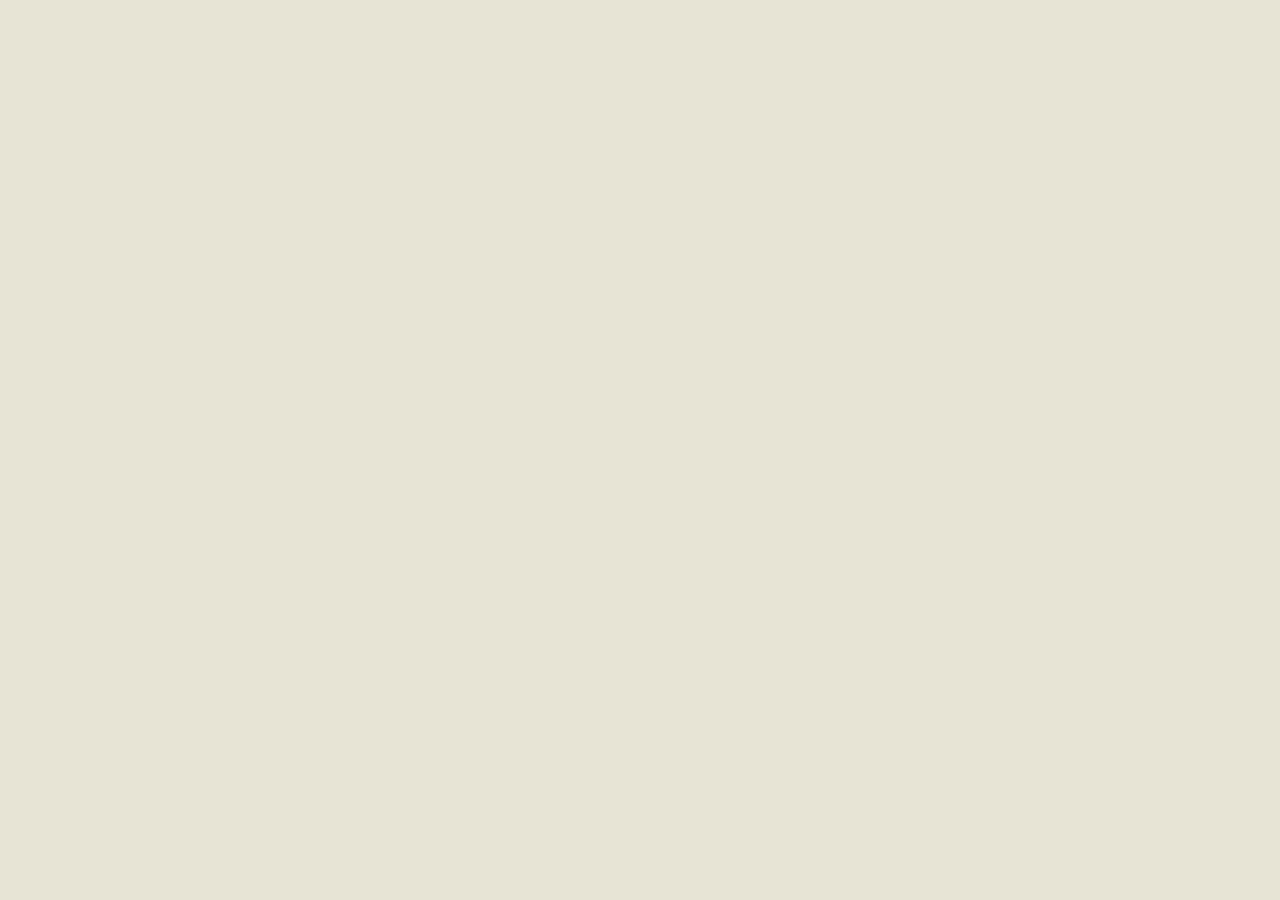
==== commit a2f79aa5: "Revert "restore desktop layout from Who Owns What design + wire Monday capture" This reverts commit " ====
--- a/index.html
+++ b/index.html
@@ -6,148 +6,11 @@
 <title>Who owns what. Where it breaks. — Diagnostic</title>
 <link rel="preconnect" href="https://fonts.googleapis.com" />
 <link rel="preconnect" href="https://fonts.gstatic.com" crossorigin />
-<link href="https://fonts.googleapis.com/css2?family=DM+Sans:opsz,wght@9..40,300;9..40,400;9..40,500;9..40,600&family=Playfair+Display:ital,wght@0,500;0,700;0,800;1,800&display=swap" rel="stylesheet" />
-<link rel="stylesheet" href="styles.css" />
+<link href="https://fonts.googleapis.com/css2?family=DM+Sans:opsz,wght@9..40,300;9..40,400;9..40,500;9..40,600&family=Playfair+Display:ital,wght@0,500;0,600;0,700;1,500;1,600&display=swap" rel="stylesheet" />
 <link rel="stylesheet" href="final.css" />
 </head>
 <body>
 <div id="root"></div>
-
-<!-- ============================================================
-     DESKTOP SITE (≥980px) — Who Owns What interactive diagnostic
-     Hidden below 980px via styles.css; React app (#root) hidden above 980px
-     ============================================================ -->
-<div class="desktop-site">
-  <div class="noise"></div>
-  <div class="cursor-dot"></div>
-  <div class="cursor-ring"></div>
-
-  <!-- NAV -->
-  <nav class="nav" id="nav">
-    <a href="https://flowco.ai" class="nav__brand">
-      <img class="nav__logo" src="https://flowco.ai/wp-content/uploads/2025/05/Flow-Co.-Logo-2.png" alt="Flow Co."
-           onerror="this.style.display='none';this.insertAdjacentHTML('afterend','<span class=&quot;nav__logo-text&quot;>Flow Co.</span>')" />
-    </a>
-    <span class="nav__tag">Free Resource</span>
-  </nav>
-
-  <!-- HERO -->
-  <header class="hero">
-    <div class="wrap hero__grid">
-      <div class="hero__copy">
-        <div class="hero__eyebrow reveal">
-          <span class="rule"></span>
-          <span class="eyebrow">The Marketing Ownership Diagnostic</span>
-        </div>
-        <h1 class="reveal d1">Who owns what.<br /><span class="break">Where it breaks.</span></h1>
-        <p class="hero__sub reveal d2">Seven marketing roles. Ten places they're supposed to connect. Most agencies lose revenue in the gaps between them — and never see it on a report. Map yours below.</p>
-
-        <div class="gate reveal d3" id="gate">
-          <form class="gate__form" id="gateForm" novalidate>
-            <div class="gate__fields">
-              <input type="text"  id="gateName"    placeholder="Your name"          aria-label="Your name"    required />
-              <input type="text"  id="gateCompany" placeholder="Company"            aria-label="Company"      required />
-              <input type="email" id="gateEmail"   placeholder="you@company.com"    aria-label="Work email"   required />
-            </div>
-            <button type="submit" class="btn">Unlock the tool</button>
-          </form>
-          <p class="gate__note" id="gateNote">
-            <svg width="14" height="14" viewBox="0 0 24 24" fill="none" stroke="currentColor" stroke-width="2"><rect x="3" y="11" width="18" height="11" rx="2"/><path d="M7 11V7a5 5 0 0 1 10 0v4"/></svg>
-            <span>Instant access. No spam — just the diagnostic.</span>
-          </p>
-          <div class="gate__success" id="gateSuccess">
-            <svg width="20" height="20" viewBox="0 0 24 24" fill="none" stroke="currentColor" stroke-width="2.2"><path d="M20 6 9 17l-5-5"/></svg>
-            <span>Unlocked. Your map is below.</span>
-          </div>
-        </div>
-      </div>
-
-      <div class="hero__viz reveal d2">
-        <svg id="heroViz" viewBox="0 0 480 480" aria-hidden="true"></svg>
-      </div>
-    </div>
-  </header>
-
-  <!-- GATED CONTENT -->
-  <div class="gated" id="gated">
-
-    <!-- STATS -->
-    <section class="stats" id="stats">
-      <div class="wrap stats__grid">
-        <div class="stat reveal">
-          <div class="stat__num"><span data-count="7">0</span></div>
-          <div class="stat__label">roles mapped across the funnel</div>
-        </div>
-        <div class="stat reveal d1">
-          <div class="stat__num"><span data-count="10">0</span></div>
-          <div class="stat__label">critical overlap points between teams</div>
-        </div>
-        <div class="stat reveal d2">
-          <div class="stat__num">1</div>
-          <div class="stat__label">gap is all it takes to kill attribution</div>
-        </div>
-      </div>
-    </section>
-
-    <!-- OVERLAP MAP -->
-    <section class="map">
-      <div class="wrap">
-        <div class="map__head reveal">
-          <span class="eyebrow">The Overlap Map</span>
-          <h2>The work doesn't fail inside a role.<br />It fails in the <span class="hl">space between two</span>.</h2>
-          <p class="map__sub">Each role below owns its lane. But ten responsibilities live in the seams — shared ground that belongs to two teams at once. When nobody owns the seam, revenue leaks. Click a role to isolate every overlap that touches it.</p>
-        </div>
-
-        <div class="roles reveal d1" id="roles"></div>
-        <p class="roles__hint reveal d1">
-          <svg width="15" height="15" viewBox="0 0 24 24" fill="none" stroke="currentColor" stroke-width="2"><path d="m9 18 6-6-6-6"/></svg>
-          Click any role to filter the map
-        </p>
-
-        <div class="filterbar reveal d2">
-          <span class="filter-tag" id="filterTag">
-            <span class="filter-tag__swatch"></span>
-            Filtering: <b class="filter-tag__name"></b>
-            <button class="filter-tag__clear" aria-label="Clear filter">&times;</button>
-          </span>
-          <span class="filter-count" id="filterCount" style="display:none"></span>
-        </div>
-
-        <div class="table reveal d2">
-          <div class="table__headrow">
-            <span>Roles</span>
-            <span>Must share ownership of</span>
-            <span>The gap when it's missing</span>
-          </div>
-          <div id="table"></div>
-        </div>
-      </div>
-    </section>
-
-    <!-- BOTTOM CTA -->
-    <section class="cta">
-      <div class="cta__glow"></div>
-      <div class="wrap cta__inner reveal">
-        <h2>Your team has the roles.<br /><em>We integrate them.</em></h2>
-        <p class="cta__body">The seven roles already exist on your team. The revenue isn't lost to missing talent — it's lost in the handoffs no one owns. Flow Co. wires the seams shut: shared ownership, clean attribution, one connected system.</p>
-        <a href="https://flowco.ai" class="btn btn--sage btn--lg cta__btn">
-          Close the gaps with Flow Co.
-          <svg class="arrow" width="18" height="18" viewBox="0 0 24 24" fill="none" stroke="currentColor" stroke-width="2"><path d="M5 12h14M13 6l6 6-6 6"/></svg>
-        </a>
-      </div>
-    </section>
-
-    <!-- FOOTER -->
-    <footer class="footer">
-      <div class="wrap footer__inner">
-        <img class="footer__logo" src="https://flowco.ai/wp-content/uploads/2025/05/Flow-Co.-Logo-2.png" alt="Flow Co."
-             onerror="this.style.display='none';this.insertAdjacentHTML('afterend','<span class=&quot;footer__logo-text&quot;>Flow Co.</span>')" />
-        <span class="footer__copy">&copy; 2026 Flow Co. — Marketing, integrated. All rights reserved.</span>
-      </div>
-    </footer>
-
-  </div><!-- /.gated -->
-</div><!-- /.desktop-site -->
 
 <script src="https://unpkg.com/react@18.3.1/umd/react.development.js" integrity="sha384-hD6/rw4ppMLGNu3tX5cjIb+uRZ7UkRJ6BPkLpg4hAu/6onKUg4lLsHAs9EBPT82L" crossorigin="anonymous"></script>
 <script src="https://unpkg.com/react-dom@18.3.1/umd/react-dom.development.js" integrity="sha384-u6aeetuaXnQ38mYT8rp6sbXaQe3NL9t+IBXmnYxwkUI2Hw4bsp2Wvmx4yRQF1uAm" crossorigin="anonymous"></script>
@@ -290,6 +153,5 @@
 
 ReactDOM.createRoot(document.getElementById("root")).render(<App />);
 </script>
-<script src="script.js"></script>
 </body>
 </html>
